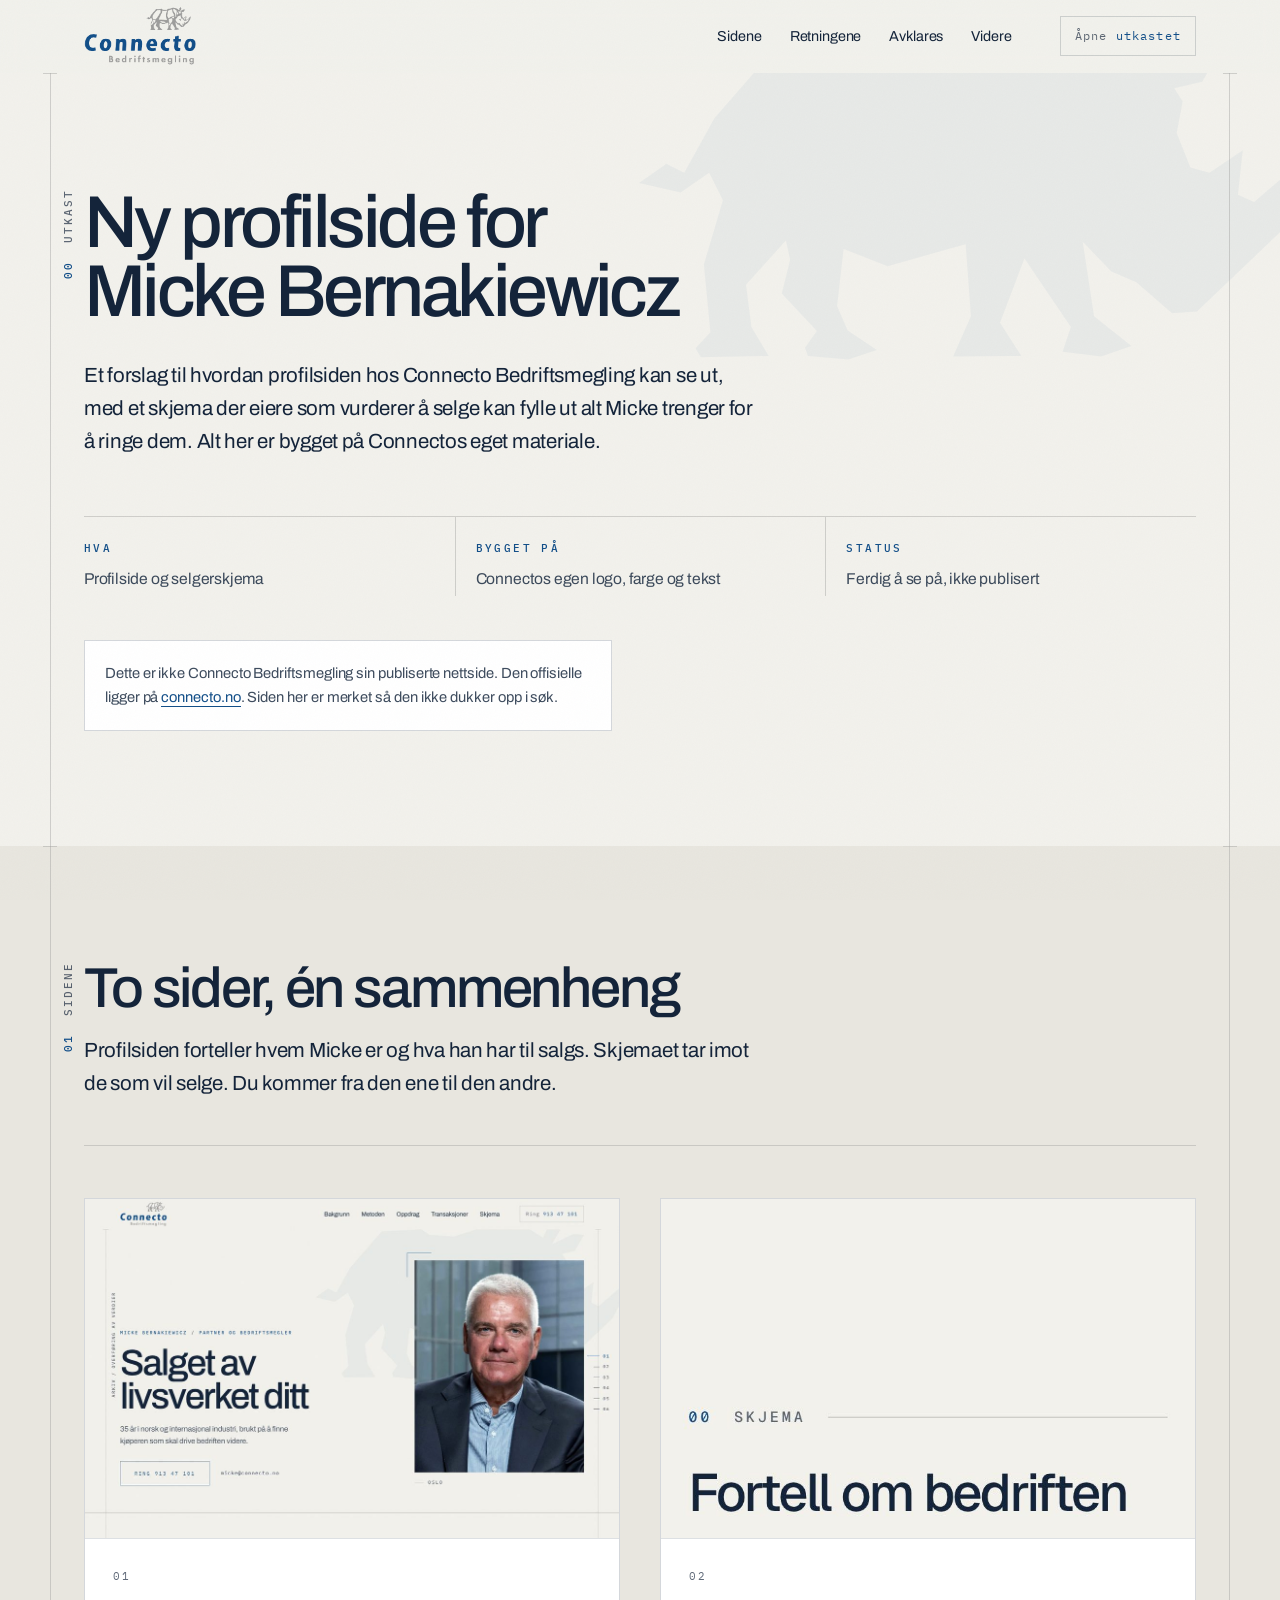
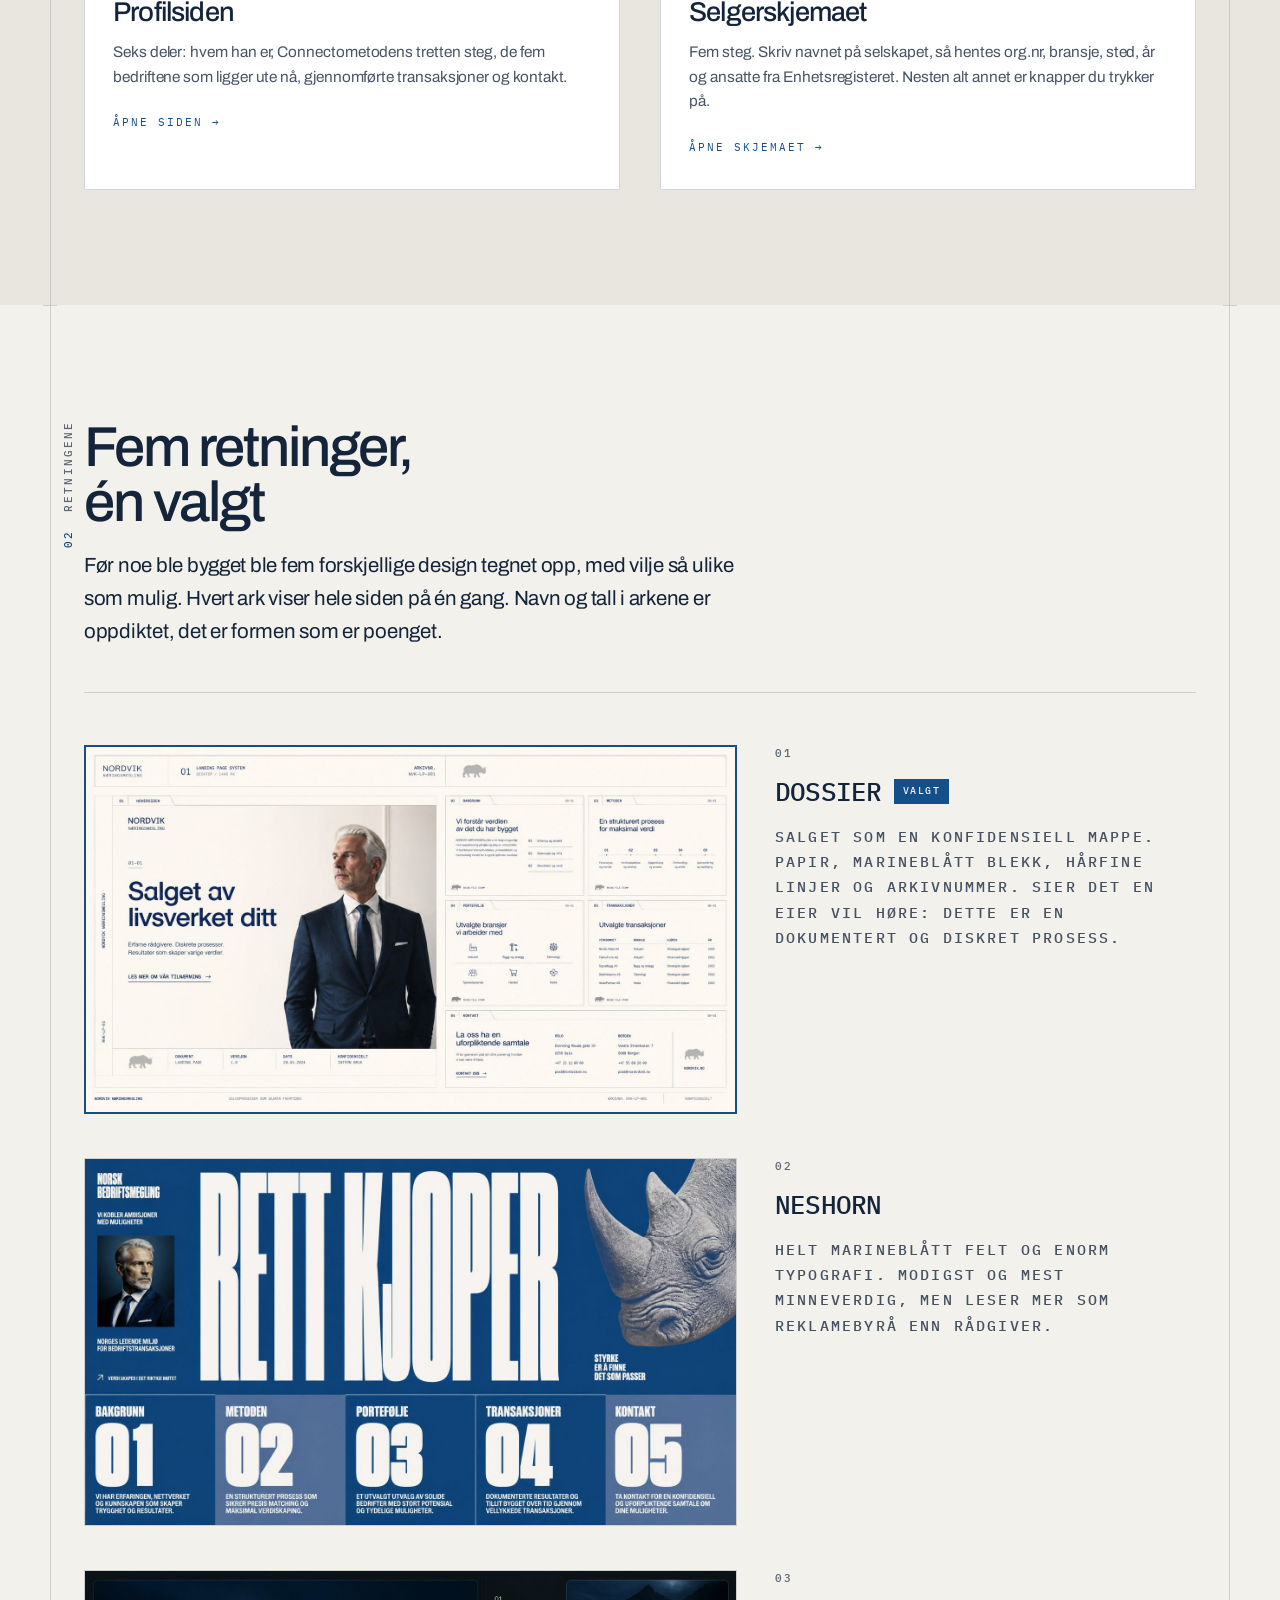
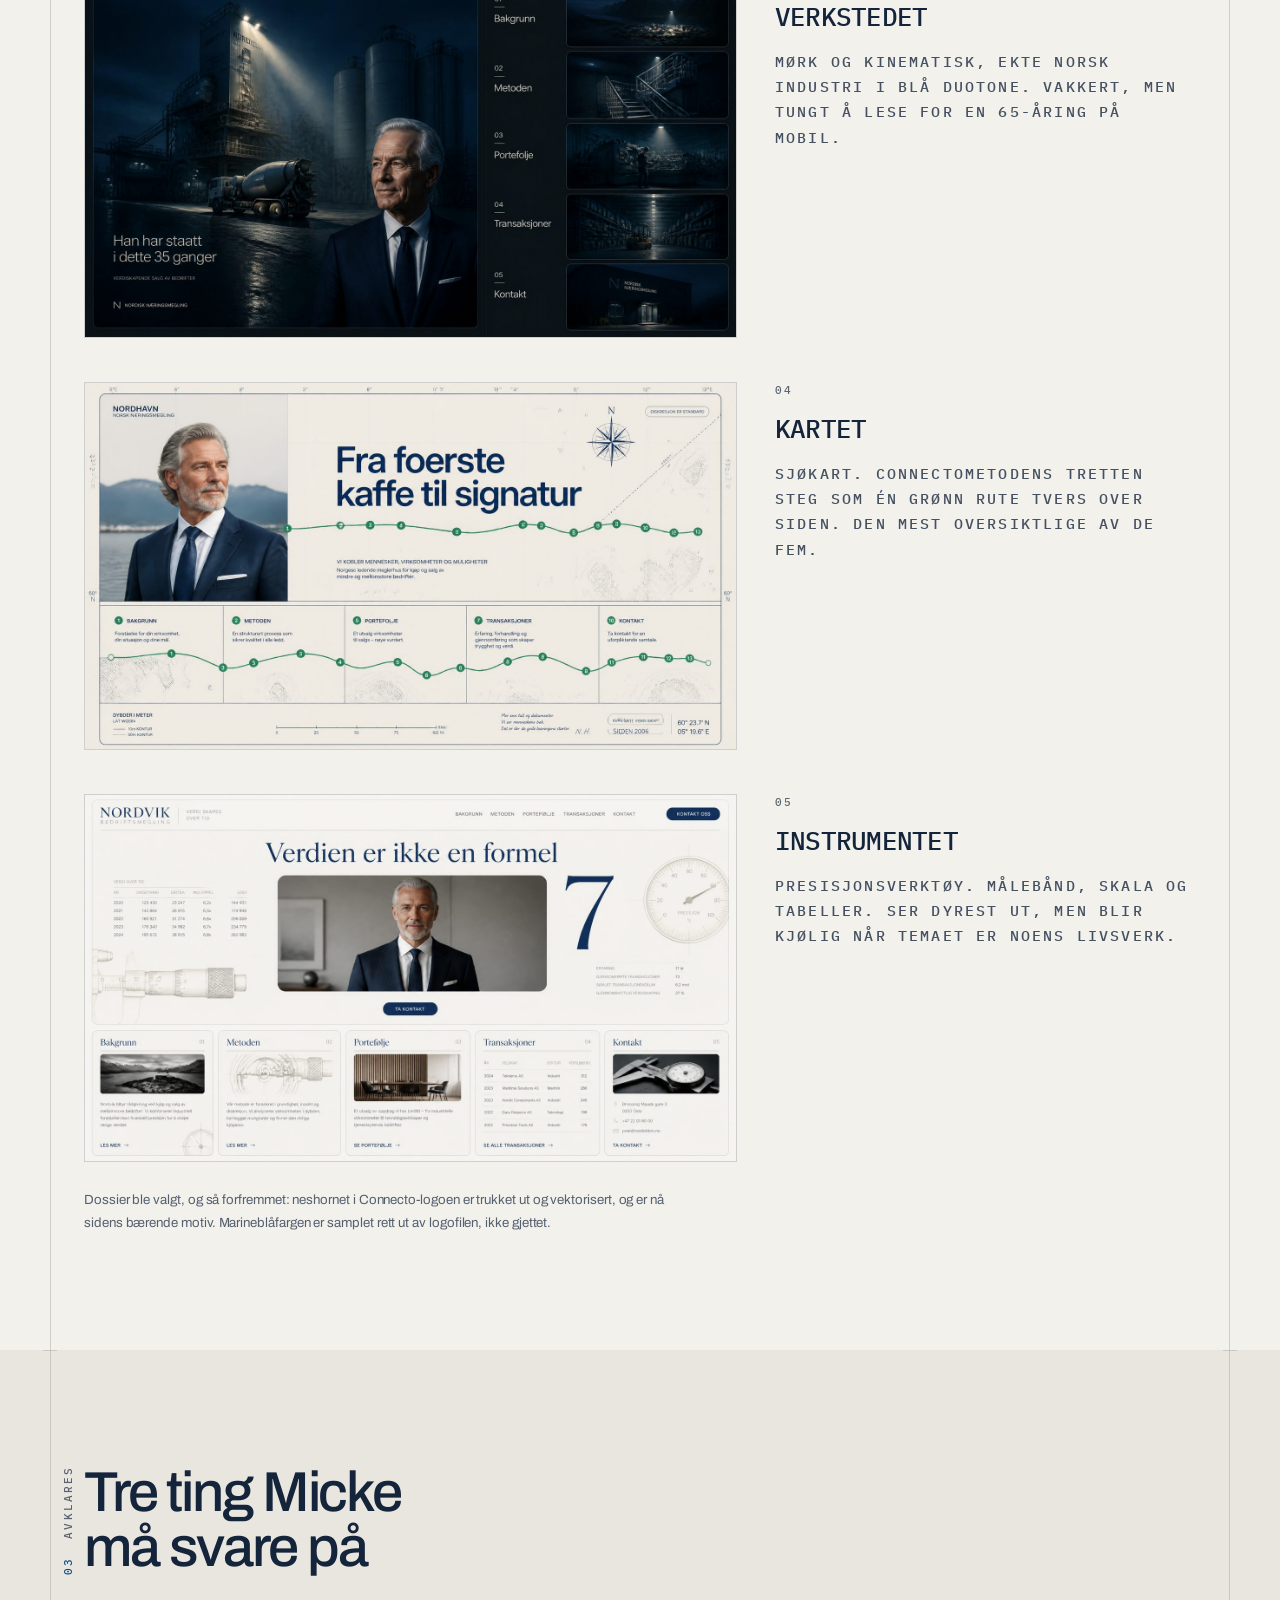
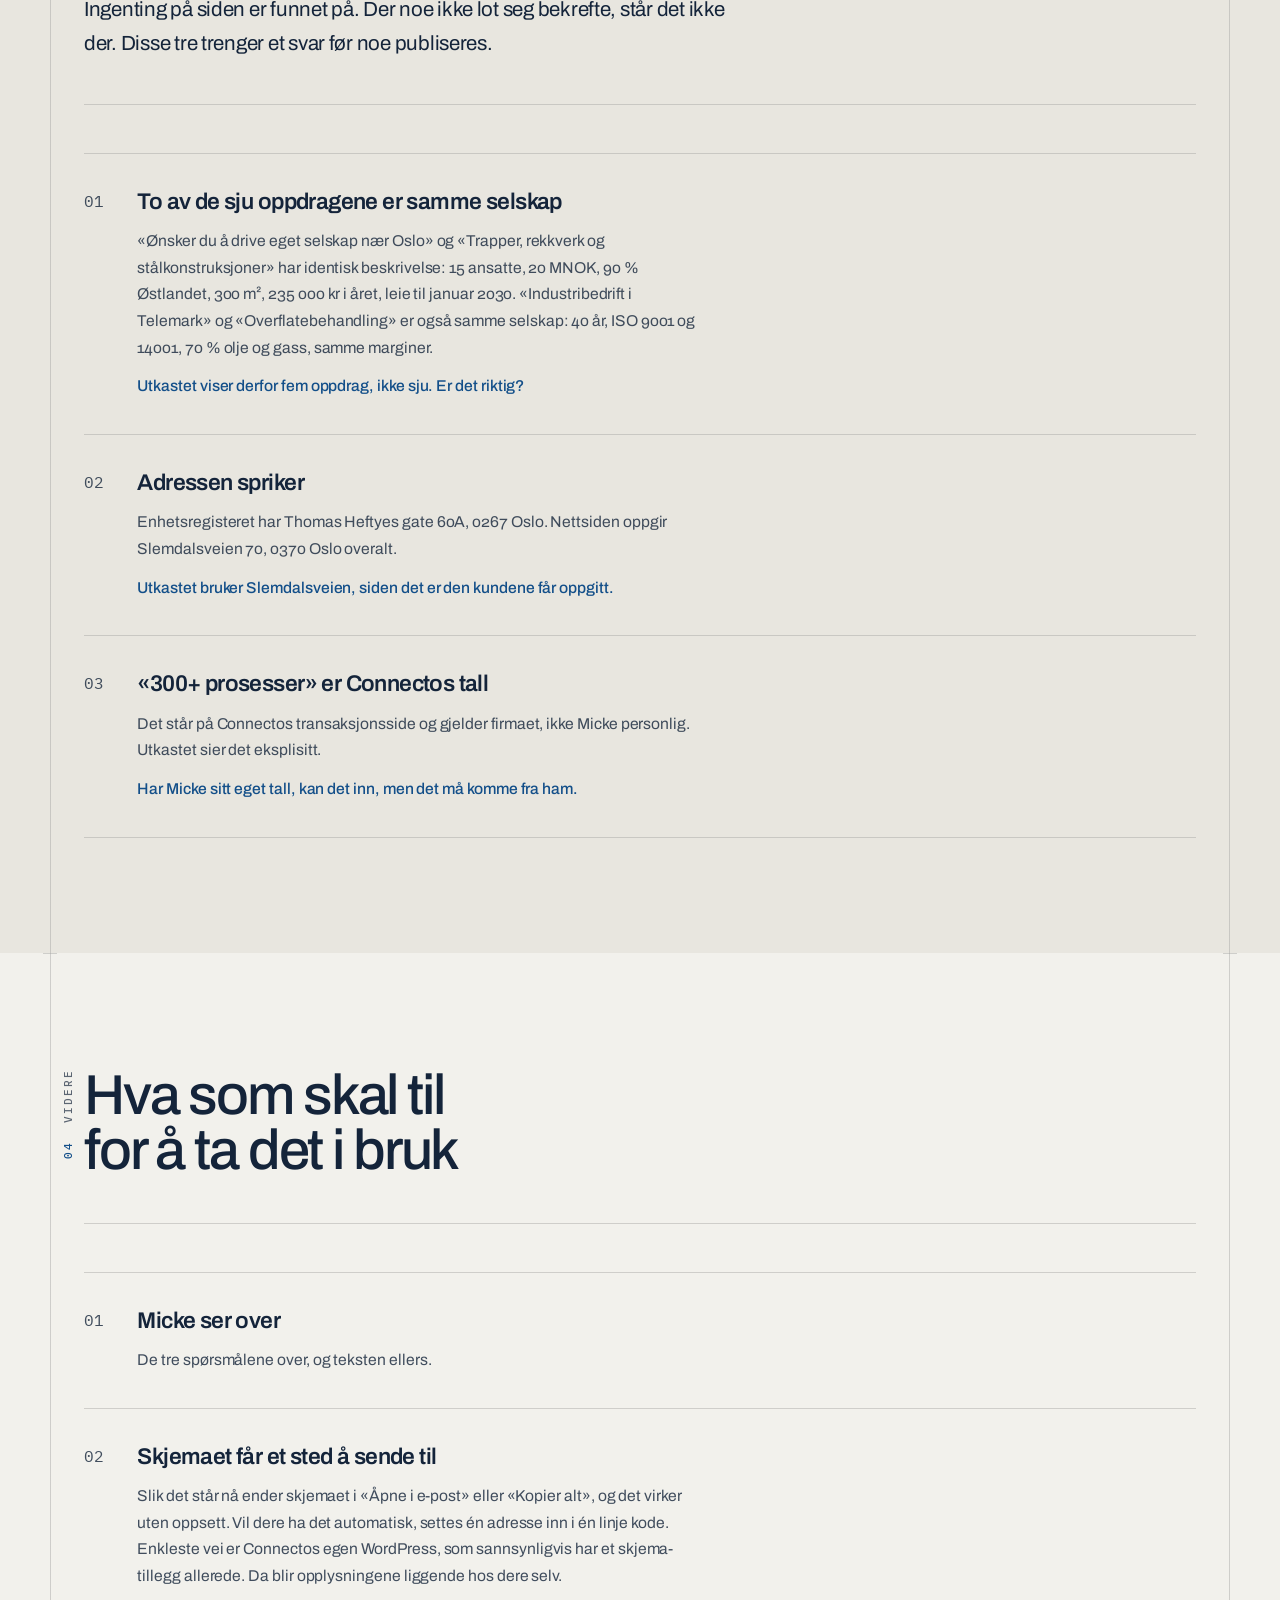
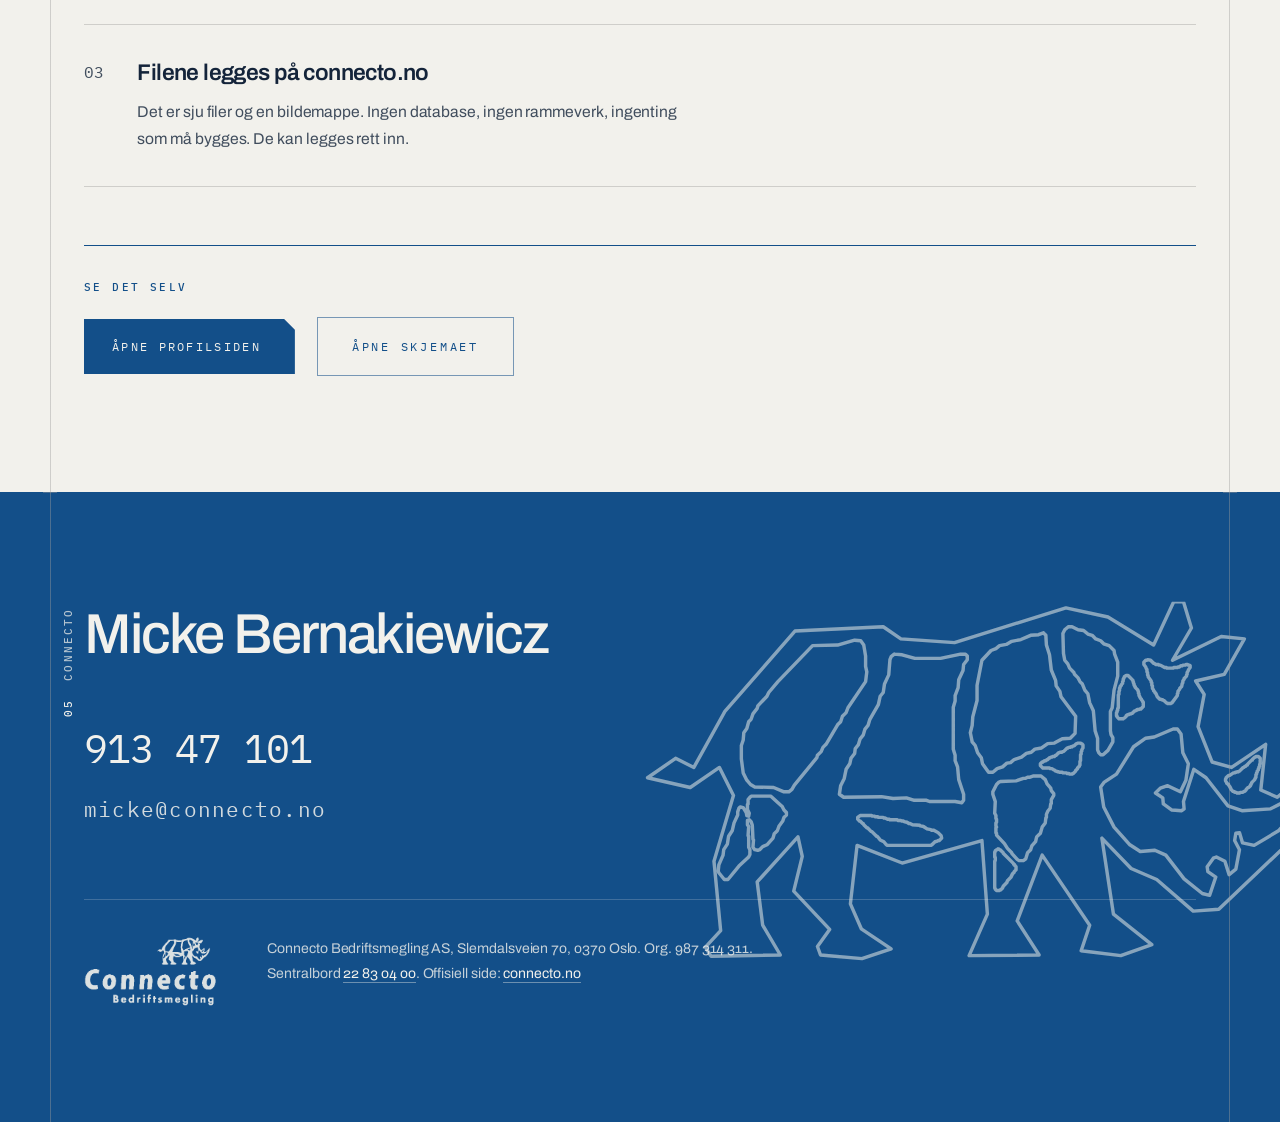
==== oversikt.html @ 5fd976ed "Oversiktsside: samler begge sidene, de fem retningene og det som gjenstaar" ====
<!doctype html>
<html lang="no">
<head>
<meta charset="utf-8">
<meta name="viewport" content="width=device-width, initial-scale=1">
<title>Ny profilside for Micke Bernakiewicz | Utkast</title>
<meta name="description" content="Samlet oversikt over utkastet til ny profilside og selgerskjema for bedriftsmegler Micke Bernakiewicz i Connecto Bedriftsmegling.">
<meta name="robots" content="noindex, nofollow">
<link rel="icon" href="assets/favicon.svg" type="image/svg+xml">
<link rel="icon" href="assets/favicon-32.png" sizes="32x32" type="image/png">
<link rel="apple-touch-icon" href="assets/apple-touch-icon.png" sizes="180x180">
<meta name="theme-color" content="#F2F1EC">
<link rel="preconnect" href="https://fonts.googleapis.com">
<link rel="preconnect" href="https://fonts.gstatic.com" crossorigin>
<link href="https://fonts.googleapis.com/css2?family=Archivo:wght@400;500;600;700&family=IBM+Plex+Mono:wght@400;500&display=swap" rel="stylesheet">
<link rel="stylesheet" href="styles.css">
<link rel="stylesheet" href="oversikt.css">
</head>
<body class="ov-side">

<a class="skip" href="#innhold">Hopp til innhold</a>

<header class="nav" id="nav">
  <div class="nav__in">
    <span class="nav__logo">
      <img src="assets/logo.png" alt="Connecto Bedriftsmegling" width="180" height="97">
    </span>
    <nav class="nav__links" aria-label="Seksjoner">
      <a href="#sidene">Sidene</a>
      <a href="#retninger">Retningene</a>
      <a href="#avklares">Avklares</a>
      <a href="#videre">Videre</a>
    </nav>
    <a class="nav__tel" href="index.html"><span class="nav__tel-lbl">&Aring;pne</span> utkastet</a>
  </div>
</header>

<main id="innhold">

<!-- topp ----------------------------------------------------------------- -->
<section class="sec ov-topp" data-sec="00">
  <div class="ov-wm" aria-hidden="true"><svg viewBox="0 0 156 78" xmlns="http://www.w3.org/2000/svg" fill="currentColor" fill-rule="evenodd" aria-hidden="true" focusable="false"><path d="M147.00,29.38 134.50,40.12 131.12,38.62 132.12,29.25 125.12,34.00 121.12,32.88 118.25,25.62 119.50,19.00 117.75,16.25 123.62,14.88 127.75,7.62 123.00,7.12 113.00,12.00 116.88,5.38 115.25,0.00 113.25,0.00 109.12,8.88 99.75,3.12 91.12,1.25 68.25,8.38 57.25,7.62 53.62,5.12 35.50,6.00 21.12,22.50 14.75,34.00 11.00,32.12 5.25,36.12 14.00,38.12 20.00,34.00 22.88,39.75 18.88,53.25 20.25,67.50 17.12,70.88 18.25,72.75 32.50,72.50 28.88,66.38 27.75,57.50 36.12,48.25 37.00,52.25 35.25,59.38 42.62,67.25 40.12,70.75 40.75,72.50 49.25,73.25 55.25,71.25 49.12,67.12 46.88,62.00 48.25,50.00 57.50,53.62 73.88,49.00 75.00,64.12 71.25,72.62 85.62,72.50 81.12,65.50 86.25,52.00 96.00,66.38 94.25,71.62 102.38,72.62 108.75,70.38 100.88,64.12 98.50,48.50 104.50,54.75 109.75,57.00 117.25,63.50 122.50,63.12 140.75,45.75 145.62,36.62Z"/><path d="M113.12,26.12 114.00,26.12 114.75,27.12 115.12,31.00 116.25,33.25 115.75,36.62 114.62,39.00 112.00,37.75 110.50,38.25 109.50,39.25 111.00,40.25 111.12,41.50 112.88,42.75 114.88,42.88 115.38,42.50 115.25,41.00 117.38,34.38 119.88,36.12 124.38,41.88 127.25,42.88 133.12,42.50 137.00,40.50 141.25,36.75 142.00,36.75 142.00,37.62 138.88,42.38 134.75,47.00 129.75,50.00 127.38,49.50 126.75,47.38 126.00,47.50 125.75,49.00 126.75,50.88 126.00,54.88 124.62,56.00 123.75,53.25 122.00,52.38 121.38,52.62 120.12,54.38 120.25,55.38 121.88,56.50 120.62,60.25 119.12,59.88 115.38,56.88 111.62,52.00 109.38,51.00 106.38,51.25 104.25,49.88 101.00,46.25 98.88,42.12 98.25,38.00 99.00,37.00 101.50,35.38 105.00,29.75 107.50,28.00 109.25,27.75Z"/><path d="M55.88,10.75 57.50,10.88 60.12,11.62 65.38,11.62 69.50,10.75 70.50,10.75 70.88,11.12 70.88,11.88 70.12,12.88 70.00,14.12 69.12,16.00 69.00,17.62 68.38,19.25 68.38,20.38 68.00,21.62 68.00,30.25 68.38,31.50 68.38,32.62 68.88,33.88 69.12,36.50 70.12,39.50 70.12,40.75 69.75,41.25 68.38,41.00 63.12,41.00 62.50,40.75 60.00,40.75 58.38,40.25 55.62,40.38 53.25,40.00 45.50,40.12 44.62,39.50 44.88,37.75 45.62,36.25 46.00,34.38 46.75,33.25 47.00,32.12 47.75,31.12 47.88,30.12 48.50,29.38 48.88,28.12 49.50,27.38 49.88,26.12 50.50,25.38 50.88,24.12 52.62,21.12 53.00,19.38 53.62,18.62 53.88,16.88 54.75,15.00 55.00,11.88 55.25,11.25Z"/><path d="M49.00,8.00 49.62,8.88 50.00,11.12 50.00,13.25 50.25,14.38 50.00,16.38 46.38,21.75 46.00,22.75 45.25,23.50 44.88,24.62 44.25,25.25 41.88,29.25 41.25,29.88 40.88,30.75 40.12,31.50 40.00,32.00 35.38,37.62 34.88,38.50 34.25,39.00 33.25,39.00 31.12,38.12 27.25,38.00 26.38,37.50 25.62,36.62 24.88,35.12 24.50,32.25 24.50,29.50 24.88,28.38 25.00,26.88 25.62,26.00 26.00,24.62 26.50,24.12 26.88,23.00 27.75,21.88 27.88,21.38 29.75,19.38 30.12,18.62 32.00,16.38 39.12,9.00 44.25,8.88 47.75,7.88Z"/><path d="M86.50,6.38 87.00,6.88 87.12,8.88 87.75,10.88 88.12,14.00 89.00,16.12 89.12,17.25 89.88,18.38 90.12,19.50 93.12,23.50 93.00,27.00 92.00,28.00 90.38,28.12 88.75,29.00 87.38,29.12 86.12,30.00 84.75,30.25 84.00,30.88 83.00,31.12 82.00,31.88 80.50,32.38 79.75,33.00 79.00,33.12 78.12,33.88 77.00,34.25 76.12,35.00 75.25,35.00 74.00,33.25 73.75,32.00 73.00,31.00 72.50,29.50 71.88,28.75 71.50,26.88 71.88,25.38 72.00,23.62 72.88,20.25 72.88,17.12 73.88,12.00 75.75,10.00 76.75,9.62 77.50,9.00 78.88,8.75 80.00,8.12 81.88,7.75 83.88,6.88 85.50,6.75Z"/><path d="M91.62,5.12 92.38,5.12 93.62,5.75 94.75,5.88 95.62,6.62 96.50,6.88 97.25,7.62 98.25,8.00 98.88,8.62 100.00,9.00 101.00,10.00 101.12,10.75 101.75,12.38 101.75,15.25 101.00,18.12 100.62,21.75 100.25,22.50 100.25,26.50 100.38,27.25 100.75,27.88 100.75,28.75 99.75,30.50 98.75,31.38 98.25,31.38 97.88,31.00 97.62,30.38 97.62,28.00 97.12,26.50 96.75,22.38 96.00,20.75 95.62,18.88 95.00,18.12 94.50,16.88 94.00,16.38 93.62,15.62 92.88,14.88 92.75,14.50 91.88,13.62 91.50,12.75 90.88,12.00 90.62,10.62 90.50,6.50 90.88,5.75Z"/><path d="M86.00,35.75 86.88,36.50 87.25,37.38 88.00,38.25 88.12,38.75 88.62,39.38 88.62,39.75 88.12,40.62 88.12,41.38 88.00,41.50 87.88,42.38 87.38,43.00 87.12,43.62 87.12,44.25 87.00,44.38 86.88,45.38 86.25,46.25 85.88,47.50 85.12,48.25 84.88,49.25 84.12,50.12 83.88,50.88 83.25,51.50 82.88,52.75 82.38,53.12 81.50,53.12 81.12,52.88 80.00,51.62 80.00,51.50 79.12,50.62 78.50,49.62 76.88,47.88 76.88,47.50 76.75,47.38 76.75,46.38 76.88,46.25 76.75,46.00 76.75,45.38 76.88,45.25 76.88,44.62 76.75,44.50 76.75,43.88 76.50,43.38 76.62,41.00 76.12,39.50 76.12,39.00 76.88,37.50 77.38,37.00 77.75,36.88 80.88,36.75 82.38,36.25 82.75,36.25 83.25,36.00 83.75,36.00 84.50,35.75Z"/><path d="M32.88,42.00 33.25,42.75 33.75,43.25 33.75,43.75 33.25,44.25 33.00,45.00 32.25,46.00 31.88,47.00 31.25,47.62 31.00,48.50 29.75,49.88 28.88,50.25 28.25,50.88 27.88,51.00 27.25,50.88 26.88,50.38 27.00,48.88 26.88,48.75 26.75,45.88 26.50,45.12 26.12,44.75 25.75,44.88 25.75,45.75 26.00,46.12 25.88,48.00 26.00,48.12 26.00,50.38 26.25,50.88 26.25,51.88 26.00,52.38 24.00,54.25 21.75,57.00 21.00,57.00 19.88,55.62 19.75,55.25 19.88,54.00 20.75,52.00 20.88,50.88 21.62,49.75 21.88,48.12 22.62,47.00 23.00,45.38 23.75,43.75 23.75,43.12 24.00,42.38 24.25,42.12 24.88,42.25 25.50,43.25 25.62,43.88 26.00,44.00 26.12,43.38 25.75,42.62 25.75,41.62 25.88,41.50 25.88,40.62 26.38,40.00 26.62,39.88 30.50,39.88Z"/><path d="M48.38,44.25 48.88,43.88 51.25,43.88 51.38,44.00 51.88,44.00 52.00,44.12 52.50,44.12 52.62,44.25 53.62,44.25 53.75,44.38 54.00,44.38 54.50,44.62 54.88,44.62 55.00,44.75 56.50,44.75 56.62,44.88 57.25,44.88 57.38,45.00 57.75,45.00 57.88,45.12 58.50,45.25 58.88,45.50 59.12,45.50 59.62,45.75 61.12,45.88 61.25,46.00 61.88,46.12 62.62,46.62 63.38,46.75 63.50,46.88 64.00,46.88 64.88,47.38 65.50,48.00 65.62,48.50 65.12,49.00 64.88,49.00 64.75,49.12 64.25,49.25 63.62,49.88 63.38,50.00 54.50,50.00 54.25,49.88 53.75,49.25 53.00,48.88 52.38,48.12 52.25,48.12 51.25,47.12 51.12,47.12 50.38,46.38 50.25,46.38 49.62,45.75 49.50,45.50 49.38,45.50 48.88,45.00 48.75,45.00 48.38,44.62Z"/><path d="M107.50,12.00 107.75,12.00 107.88,11.88 108.50,12.00 109.12,12.62 109.25,12.62 109.62,12.88 110.12,12.88 110.25,13.00 110.50,13.00 111.38,13.50 111.75,13.50 111.88,13.62 113.12,13.62 113.25,13.50 114.00,13.50 114.12,13.38 114.38,13.38 114.75,13.12 115.00,13.12 115.12,13.00 115.62,13.00 115.75,12.88 116.12,12.88 116.25,13.00 116.50,13.00 116.62,13.12 116.62,13.50 116.25,14.00 116.25,14.12 116.00,14.50 116.00,14.88 115.88,15.00 115.88,15.25 115.38,15.75 115.38,15.88 115.12,16.25 115.12,16.62 115.00,16.75 114.88,17.38 114.50,17.75 114.50,17.88 114.12,18.38 114.12,18.75 114.00,18.88 114.00,19.25 112.88,20.75 112.75,20.75 112.62,20.88 112.00,20.88 111.88,20.75 111.75,20.75 111.25,20.25 111.12,20.25 111.00,20.12 110.75,20.12 110.62,20.00 110.38,20.00 109.88,19.50 109.62,18.88 109.38,18.62 109.38,18.50 109.12,18.25 109.12,18.12 108.88,17.75 108.88,17.25 108.75,17.12 108.75,16.62 108.62,16.50 108.62,16.25 108.00,15.38 108.00,15.12 107.88,15.00 107.88,14.50 107.75,14.38 107.75,13.88 107.62,13.75 107.50,13.38 107.12,12.88 107.12,12.38Z"/><path d="M94.62,29.38 94.62,30.00 94.38,30.38 94.38,30.62 94.25,30.75 94.25,31.25 94.12,31.38 94.12,32.62 94.00,32.75 94.00,33.50 93.88,33.62 93.88,33.75 93.50,34.12 93.50,34.25 93.12,34.62 93.12,34.75 92.62,35.25 92.50,35.25 92.38,35.38 91.88,35.38 91.75,35.25 91.38,35.25 91.25,35.12 90.50,35.12 90.38,35.00 89.75,35.00 89.62,34.88 89.38,34.88 89.25,34.75 89.00,34.75 88.75,34.50 88.62,34.50 88.25,34.25 87.88,34.25 87.75,34.12 86.38,34.12 85.88,33.62 85.88,33.25 86.25,32.88 86.38,32.88 86.75,32.62 87.00,32.62 87.25,32.38 87.38,32.38 87.75,32.00 87.88,32.00 88.00,31.88 88.25,31.88 88.38,31.75 88.75,31.75 89.00,31.50 89.12,31.50 89.62,31.00 89.75,31.00 89.88,30.88 90.25,30.88 90.38,30.75 90.62,30.75 91.38,30.00 91.50,30.00 91.62,29.88 92.00,29.88 92.12,29.75 92.38,29.75 92.50,29.62 92.88,29.50 93.25,29.12 93.38,29.12 93.50,29.00 94.12,29.00 94.25,29.12 94.38,29.12Z"/><path d="M103.88,15.12 104.88,16.12 104.88,16.38 105.00,16.50 105.00,16.75 105.12,16.88 105.12,17.12 105.25,17.25 105.25,17.38 105.38,17.50 105.38,17.62 105.88,18.12 105.88,18.25 106.00,18.38 106.00,18.75 106.12,18.88 106.12,19.25 106.25,19.38 106.25,19.50 106.38,19.62 106.38,19.75 106.62,20.00 106.62,20.12 106.88,20.38 106.88,20.50 107.00,20.62 107.00,21.50 106.50,22.00 106.25,22.00 106.12,22.12 105.75,22.12 105.62,22.25 105.50,22.25 105.38,22.38 105.25,22.38 104.75,22.88 104.62,22.88 104.50,23.00 104.25,23.00 104.12,23.12 103.88,23.12 103.75,23.25 103.62,23.25 103.50,23.38 103.50,23.50 103.12,23.88 103.00,23.88 102.88,24.00 102.00,24.00 101.62,23.62 101.62,23.50 101.50,23.38 101.50,22.75 101.62,22.62 101.62,22.38 101.75,22.25 101.75,21.88 101.88,21.75 101.88,19.12 102.00,19.00 102.00,18.38 102.12,18.25 102.12,17.75 102.25,17.62 102.25,17.38 102.50,17.12 102.50,17.00 102.75,16.75 102.75,16.38 102.88,16.25 102.88,15.88 103.00,15.75 103.00,15.62 103.12,15.50 103.12,15.38 103.50,15.12Z"/><path d="M130.62,31.75 131.00,32.12 131.00,33.25 130.88,33.38 130.88,33.75 130.75,33.88 130.75,34.12 130.62,34.25 130.62,34.50 130.38,34.75 130.38,35.00 130.25,35.12 130.25,35.38 130.12,35.50 130.12,36.00 130.00,36.12 130.00,36.25 129.88,36.38 129.88,36.50 129.25,37.12 129.25,37.25 129.12,37.38 129.12,37.50 129.00,37.62 129.00,37.75 128.62,38.12 128.50,38.12 128.12,38.50 128.12,38.62 127.88,38.88 127.75,38.88 127.38,39.12 126.88,39.12 126.75,39.25 126.25,39.25 126.12,39.12 125.88,39.12 125.75,39.00 125.62,39.00 125.50,38.88 125.38,38.88 125.00,38.50 125.00,38.38 124.88,38.25 124.88,38.12 124.75,38.00 124.75,37.88 124.50,37.62 124.50,37.50 124.12,37.25 124.12,37.12 123.88,36.75 123.88,36.38 124.00,36.25 124.00,36.12 124.50,35.62 124.75,35.62 125.50,35.12 125.75,35.12 125.88,35.00 126.12,35.00 126.25,34.88 126.50,34.88 126.62,34.75 126.75,34.75 127.50,34.00 127.62,34.00 127.88,33.75 128.00,33.75 128.25,33.50 128.38,33.50 128.38,33.38 129.25,32.50 129.38,32.50 129.38,32.38 129.88,31.88 130.00,31.88 130.12,31.75Z"/><path d="M77.12,50.75 77.38,50.75 77.50,50.88 77.62,50.88 78.25,51.50 78.25,51.62 80.38,53.75 80.38,53.88 80.50,53.88 80.62,54.00 80.62,54.12 80.88,54.38 80.88,55.00 80.50,55.38 80.50,55.50 80.12,55.88 80.12,56.00 80.00,56.12 80.00,56.25 79.88,56.38 79.88,56.50 79.12,57.25 79.12,57.38 79.00,57.50 79.00,57.62 78.25,58.38 78.25,58.50 78.12,58.62 78.12,58.75 77.75,59.12 77.62,59.12 77.50,59.25 76.88,59.25 76.62,59.00 76.62,58.88 76.50,58.75 76.50,53.25 76.62,53.12 76.62,52.50 76.50,52.38 76.50,51.38 76.62,51.25 76.62,51.12 76.88,50.88 77.00,50.88Z"/></svg></div>
  <div class="wrap">
    <p class="secno">00<span>Utkast</span></p>
    <h1>Ny profilside for<br>Micke Bernakiewicz</h1>
    <p class="lead">Et forslag til hvordan profilsiden hos Connecto Bedriftsmegling kan se ut,
      med et skjema der eiere som vurderer &aring; selge kan fylle ut alt Micke trenger for &aring; ringe dem.
      Alt her er bygget p&aring; Connectos eget materiale.</p>

    <div class="ov-fakta">
      <div><p class="ov-fakta__k">Hva</p><p>Profilside og selgerskjema</p></div>
      <div><p class="ov-fakta__k">Bygget p&aring;</p><p>Connectos egen logo, farge og tekst</p></div>
      <div><p class="ov-fakta__k">Status</p><p>Ferdig &aring; se p&aring;, ikke publisert</p></div>
    </div>

    <p class="ov-merk">Dette er ikke Connecto Bedriftsmegling sin publiserte nettside.
      Den offisielle ligger p&aring; <a href="https://connecto.no/">connecto.no</a>.
      Siden her er merket s&aring; den ikke dukker opp i s&oslash;k.</p>
  </div>
</section>

<!-- de to sidene --------------------------------------------------------- -->
<section class="sec ov-sider band" id="sidene" data-sec="01">
  <div class="wrap">
    <p class="secno">01<span>Sidene</span></p>
    <h2>To sider, &eacute;n sammenheng</h2>
    <p class="lead lead--tight">Profilsiden forteller hvem Micke er og hva han har til salgs.
      Skjemaet tar imot de som vil selge. Du kommer fra den ene til den andre.</p>
    <hr class="rule">

    <div class="ov-kort">
      <a class="ov-kort__en" href="index.html">
        <span class="ov-kort__bilde"><img src="materiale/side-profil.jpg" alt="Profilsiden, &oslash;verste del" loading="lazy" width="1100" height="1265"></span>
        <span class="ov-kort__tekst">
          <span class="ov-kort__n">01</span>
          <span class="ov-kort__h">Profilsiden</span>
          <span class="ov-kort__d">Seks deler: hvem han er, Connectometodens tretten steg,
            de fem bedriftene som ligger ute n&aring;, gjennomf&oslash;rte transaksjoner og kontakt.</span>
          <span class="ov-kort__a" aria-hidden="true">&Aring;pne siden &rarr;</span>
        </span>
      </a>

      <a class="ov-kort__en" href="skjema.html">
        <span class="ov-kort__bilde"><img src="materiale/side-skjema.jpg" alt="Skjemaet p&aring; mobil" loading="lazy" width="1100" height="1265"></span>
        <span class="ov-kort__tekst">
          <span class="ov-kort__n">02</span>
          <span class="ov-kort__h">Selgerskjemaet</span>
          <span class="ov-kort__d">Fem steg. Skriv navnet p&aring; selskapet, s&aring; hentes org.nr, bransje,
            sted, &aring;r og ansatte fra Enhetsregisteret. Nesten alt annet er knapper du trykker p&aring;.</span>
          <span class="ov-kort__a" aria-hidden="true">&Aring;pne skjemaet &rarr;</span>
        </span>
      </a>
    </div>
  </div>
</section>

<!-- retningene ----------------------------------------------------------- -->
<section class="sec ov-retninger" id="retninger" data-sec="02">
  <div class="wrap">
    <p class="secno">02<span>Retningene</span></p>
    <h2>Fem retninger,<br>&eacute;n valgt</h2>
    <p class="lead lead--tight">F&oslash;r noe ble bygget ble fem forskjellige design tegnet opp, med vilje
      s&aring; ulike som mulig. Hvert ark viser hele siden p&aring; &eacute;n gang. Navn og tall i arkene er
      oppdiktet, det er formen som er poenget.</p>
    <hr class="rule">

    <ol class="ov-retn">
      <li class="ov-retn__en er-valgt">
        <figure>
          <img src="materiale/retning-dossier.jpg" alt="Retning 1, Dossier" loading="lazy" width="1500" height="844">
          <figcaption>
            <span class="ov-retn__n">01</span>
            <span class="ov-retn__h">Dossier <b>valgt</b></span>
            <span class="ov-retn__d">Salget som en konfidensiell mappe. Papir, marinebl&aring;tt blekk,
              h&aring;rfine linjer og arkivnummer. Sier det en eier vil h&oslash;re: dette er en dokumentert
              og diskret prosess.</span>
          </figcaption>
        </figure>
      </li>
      <li class="ov-retn__en">
        <figure>
          <img src="materiale/retning-neshorn.jpg" alt="Retning 2, Neshorn" loading="lazy" width="1500" height="844">
          <figcaption>
            <span class="ov-retn__n">02</span>
            <span class="ov-retn__h">Neshorn</span>
            <span class="ov-retn__d">Helt marinebl&aring;tt felt og enorm typografi. Modigst og mest
              minneverdig, men leser mer som reklamebyr&aring; enn r&aring;dgiver.</span>
          </figcaption>
        </figure>
      </li>
      <li class="ov-retn__en">
        <figure>
          <img src="materiale/retning-verkstedet.jpg" alt="Retning 3, Verkstedet" loading="lazy" width="1500" height="844">
          <figcaption>
            <span class="ov-retn__n">03</span>
            <span class="ov-retn__h">Verkstedet</span>
            <span class="ov-retn__d">M&oslash;rk og kinematisk, ekte norsk industri i bl&aring; duotone.
              Vakkert, men tungt &aring; lese for en 65-&aring;ring p&aring; mobil.</span>
          </figcaption>
        </figure>
      </li>
      <li class="ov-retn__en">
        <figure>
          <img src="materiale/retning-kartet.jpg" alt="Retning 4, Kartet" loading="lazy" width="1500" height="844">
          <figcaption>
            <span class="ov-retn__n">04</span>
            <span class="ov-retn__h">Kartet</span>
            <span class="ov-retn__d">Sj&oslash;kart. Connectometodens tretten steg som &eacute;n gr&oslash;nn rute
              tvers over siden. Den mest oversiktlige av de fem.</span>
          </figcaption>
        </figure>
      </li>
      <li class="ov-retn__en">
        <figure>
          <img src="materiale/retning-instrumentet.jpg" alt="Retning 5, Instrumentet" loading="lazy" width="1500" height="844">
          <figcaption>
            <span class="ov-retn__n">05</span>
            <span class="ov-retn__h">Instrumentet</span>
            <span class="ov-retn__d">Presisjonsverkt&oslash;y. M&aring;leb&aring;nd, skala og tabeller.
              Ser dyrest ut, men blir kj&oslash;lig n&aring;r temaet er noens livsverk.</span>
          </figcaption>
        </figure>
      </li>
    </ol>

    <p class="fine">Dossier ble valgt, og s&aring; forfremmet: neshornet i Connecto-logoen er trukket ut
      og vektorisert, og er n&aring; sidens b&aelig;rende motiv. Marinebl&aring;fargen er samplet rett ut av logofilen,
      ikke gjettet.</p>
  </div>
</section>

<!-- avklares ------------------------------------------------------------- -->
<section class="sec ov-avklar band" id="avklares" data-sec="03">
  <div class="wrap">
    <p class="secno">03<span>Avklares</span></p>
    <h2>Tre ting Micke<br>m&aring; svare p&aring;</h2>
    <p class="lead lead--tight">Ingenting p&aring; siden er funnet p&aring;. Der noe ikke lot seg bekrefte,
      st&aring;r det ikke der. Disse tre trenger et svar f&oslash;r noe publiseres.</p>
    <hr class="rule">

    <ol class="ov-sp">
      <li>
        <p class="ov-sp__n">01</p>
        <div>
          <h3>To av de sju oppdragene er samme selskap</h3>
          <p>&#171;&Oslash;nsker du &aring; drive eget selskap n&aelig;r Oslo&#187; og &#171;Trapper, rekkverk og st&aring;lkonstruksjoner&#187;
            har identisk beskrivelse: 15 ansatte, 20 MNOK, 90 % &Oslash;stlandet, 300 m&sup2;, 235 000 kr i &aring;ret,
            leie til januar 2030. &#171;Industribedrift i Telemark&#187; og &#171;Overflatebehandling&#187; er ogs&aring;
            samme selskap: 40 &aring;r, ISO 9001 og 14001, 70 % olje og gass, samme marginer.</p>
          <p class="ov-sp__svar">Utkastet viser derfor fem oppdrag, ikke sju. Er det riktig?</p>
        </div>
      </li>
      <li>
        <p class="ov-sp__n">02</p>
        <div>
          <h3>Adressen spriker</h3>
          <p>Enhetsregisteret har Thomas Heftyes gate 60A, 0267 Oslo. Nettsiden oppgir
            Slemdalsveien 70, 0370 Oslo overalt.</p>
          <p class="ov-sp__svar">Utkastet bruker Slemdalsveien, siden det er den kundene f&aring;r oppgitt.</p>
        </div>
      </li>
      <li>
        <p class="ov-sp__n">03</p>
        <div>
          <h3>&#171;300+ prosesser&#187; er Connectos tall</h3>
          <p>Det st&aring;r p&aring; Connectos transaksjonsside og gjelder firmaet, ikke Micke personlig.
            Utkastet sier det eksplisitt.</p>
          <p class="ov-sp__svar">Har Micke sitt eget tall, kan det inn, men det m&aring; komme fra ham.</p>
        </div>
      </li>
    </ol>
  </div>
</section>

<!-- videre --------------------------------------------------------------- -->
<section class="sec ov-videre" id="videre" data-sec="04">
  <div class="wrap">
    <p class="secno">04<span>Videre</span></p>
    <h2>Hva som skal til<br>for &aring; ta det i bruk</h2>
    <hr class="rule">

    <ol class="ov-steg">
      <li>
        <p class="ov-steg__n">01</p>
        <div>
          <h3>Micke ser over</h3>
          <p>De tre sp&oslash;rsm&aring;lene over, og teksten ellers.</p>
        </div>
      </li>
      <li>
        <p class="ov-steg__n">02</p>
        <div>
          <h3>Skjemaet f&aring;r et sted &aring; sende til</h3>
          <p>Slik det st&aring;r n&aring; ender skjemaet i &#171;&Aring;pne i e-post&#187; eller &#171;Kopier alt&#187;, og det virker
            uten oppsett. Vil dere ha det automatisk, settes &eacute;n adresse inn i &eacute;n linje kode.
            Enkleste vei er Connectos egen WordPress, som sannsynligvis har et skjema-tillegg
            allerede. Da blir opplysningene liggende hos dere selv.</p>
        </div>
      </li>
      <li>
        <p class="ov-steg__n">03</p>
        <div>
          <h3>Filene legges p&aring; connecto.no</h3>
          <p>Det er sju filer og en bildemappe. Ingen database, ingen rammeverk, ingenting
            som m&aring; bygges. De kan legges rett inn.</p>
        </div>
      </li>
    </ol>

    <div class="ov-avslutt">
      <p class="ov-avslutt__k">Se det selv</p>
      <div class="ov-avslutt__lenker">
        <a class="tab tab--stor" href="index.html"><span class="tab__l">&Aring;pne profilsiden</span></a>
        <a class="stamp" href="skjema.html">
          <span class="stamp__l">&Aring;pne skjemaet</span>
          <span class="stamp__b" aria-hidden="true"></span>
        </a>
      </div>
    </div>
  </div>
</section>

<footer class="sec ov-foot" data-sec="05">
  <div class="ov-foot__rhino" aria-hidden="true"><svg viewBox="0 0 156 78" xmlns="http://www.w3.org/2000/svg" fill="none" stroke-width="0.7" stroke-linejoin="round" stroke-linecap="round" aria-hidden="true" focusable="false"><path class="rh-ghost" d="M147.00,29.38 134.50,40.12 131.12,38.62 132.12,29.25 125.12,34.00 121.12,32.88 118.25,25.62 119.50,19.00 117.75,16.25 123.62,14.88 127.75,7.62 123.00,7.12 113.00,12.00 116.88,5.38 115.25,0.00 113.25,0.00 109.12,8.88 99.75,3.12 91.12,1.25 68.25,8.38 57.25,7.62 53.62,5.12 35.50,6.00 21.12,22.50 14.75,34.00 11.00,32.12 5.25,36.12 14.00,38.12 20.00,34.00 22.88,39.75 18.88,53.25 20.25,67.50 17.12,70.88 18.25,72.75 32.50,72.50 28.88,66.38 27.75,57.50 36.12,48.25 37.00,52.25 35.25,59.38 42.62,67.25 40.12,70.75 40.75,72.50 49.25,73.25 55.25,71.25 49.12,67.12 46.88,62.00 48.25,50.00 57.50,53.62 73.88,49.00 75.00,64.12 71.25,72.62 85.62,72.50 81.12,65.50 86.25,52.00 96.00,66.38 94.25,71.62 102.38,72.62 108.75,70.38 100.88,64.12 98.50,48.50 104.50,54.75 109.75,57.00 117.25,63.50 122.50,63.12 140.75,45.75 145.62,36.62Z"/><path class="rh-ghost" d="M113.12,26.12 114.00,26.12 114.75,27.12 115.12,31.00 116.25,33.25 115.75,36.62 114.62,39.00 112.00,37.75 110.50,38.25 109.50,39.25 111.00,40.25 111.12,41.50 112.88,42.75 114.88,42.88 115.38,42.50 115.25,41.00 117.38,34.38 119.88,36.12 124.38,41.88 127.25,42.88 133.12,42.50 137.00,40.50 141.25,36.75 142.00,36.75 142.00,37.62 138.88,42.38 134.75,47.00 129.75,50.00 127.38,49.50 126.75,47.38 126.00,47.50 125.75,49.00 126.75,50.88 126.00,54.88 124.62,56.00 123.75,53.25 122.00,52.38 121.38,52.62 120.12,54.38 120.25,55.38 121.88,56.50 120.62,60.25 119.12,59.88 115.38,56.88 111.62,52.00 109.38,51.00 106.38,51.25 104.25,49.88 101.00,46.25 98.88,42.12 98.25,38.00 99.00,37.00 101.50,35.38 105.00,29.75 107.50,28.00 109.25,27.75Z"/><path class="rh-ghost" d="M55.88,10.75 57.50,10.88 60.12,11.62 65.38,11.62 69.50,10.75 70.50,10.75 70.88,11.12 70.88,11.88 70.12,12.88 70.00,14.12 69.12,16.00 69.00,17.62 68.38,19.25 68.38,20.38 68.00,21.62 68.00,30.25 68.38,31.50 68.38,32.62 68.88,33.88 69.12,36.50 70.12,39.50 70.12,40.75 69.75,41.25 68.38,41.00 63.12,41.00 62.50,40.75 60.00,40.75 58.38,40.25 55.62,40.38 53.25,40.00 45.50,40.12 44.62,39.50 44.88,37.75 45.62,36.25 46.00,34.38 46.75,33.25 47.00,32.12 47.75,31.12 47.88,30.12 48.50,29.38 48.88,28.12 49.50,27.38 49.88,26.12 50.50,25.38 50.88,24.12 52.62,21.12 53.00,19.38 53.62,18.62 53.88,16.88 54.75,15.00 55.00,11.88 55.25,11.25Z"/><path class="rh-ghost" d="M49.00,8.00 49.62,8.88 50.00,11.12 50.00,13.25 50.25,14.38 50.00,16.38 46.38,21.75 46.00,22.75 45.25,23.50 44.88,24.62 44.25,25.25 41.88,29.25 41.25,29.88 40.88,30.75 40.12,31.50 40.00,32.00 35.38,37.62 34.88,38.50 34.25,39.00 33.25,39.00 31.12,38.12 27.25,38.00 26.38,37.50 25.62,36.62 24.88,35.12 24.50,32.25 24.50,29.50 24.88,28.38 25.00,26.88 25.62,26.00 26.00,24.62 26.50,24.12 26.88,23.00 27.75,21.88 27.88,21.38 29.75,19.38 30.12,18.62 32.00,16.38 39.12,9.00 44.25,8.88 47.75,7.88Z"/><path class="rh-ghost" d="M86.50,6.38 87.00,6.88 87.12,8.88 87.75,10.88 88.12,14.00 89.00,16.12 89.12,17.25 89.88,18.38 90.12,19.50 93.12,23.50 93.00,27.00 92.00,28.00 90.38,28.12 88.75,29.00 87.38,29.12 86.12,30.00 84.75,30.25 84.00,30.88 83.00,31.12 82.00,31.88 80.50,32.38 79.75,33.00 79.00,33.12 78.12,33.88 77.00,34.25 76.12,35.00 75.25,35.00 74.00,33.25 73.75,32.00 73.00,31.00 72.50,29.50 71.88,28.75 71.50,26.88 71.88,25.38 72.00,23.62 72.88,20.25 72.88,17.12 73.88,12.00 75.75,10.00 76.75,9.62 77.50,9.00 78.88,8.75 80.00,8.12 81.88,7.75 83.88,6.88 85.50,6.75Z"/><path class="rh-ghost" d="M91.62,5.12 92.38,5.12 93.62,5.75 94.75,5.88 95.62,6.62 96.50,6.88 97.25,7.62 98.25,8.00 98.88,8.62 100.00,9.00 101.00,10.00 101.12,10.75 101.75,12.38 101.75,15.25 101.00,18.12 100.62,21.75 100.25,22.50 100.25,26.50 100.38,27.25 100.75,27.88 100.75,28.75 99.75,30.50 98.75,31.38 98.25,31.38 97.88,31.00 97.62,30.38 97.62,28.00 97.12,26.50 96.75,22.38 96.00,20.75 95.62,18.88 95.00,18.12 94.50,16.88 94.00,16.38 93.62,15.62 92.88,14.88 92.75,14.50 91.88,13.62 91.50,12.75 90.88,12.00 90.62,10.62 90.50,6.50 90.88,5.75Z"/><path class="rh-ghost" d="M86.00,35.75 86.88,36.50 87.25,37.38 88.00,38.25 88.12,38.75 88.62,39.38 88.62,39.75 88.12,40.62 88.12,41.38 88.00,41.50 87.88,42.38 87.38,43.00 87.12,43.62 87.12,44.25 87.00,44.38 86.88,45.38 86.25,46.25 85.88,47.50 85.12,48.25 84.88,49.25 84.12,50.12 83.88,50.88 83.25,51.50 82.88,52.75 82.38,53.12 81.50,53.12 81.12,52.88 80.00,51.62 80.00,51.50 79.12,50.62 78.50,49.62 76.88,47.88 76.88,47.50 76.75,47.38 76.75,46.38 76.88,46.25 76.75,46.00 76.75,45.38 76.88,45.25 76.88,44.62 76.75,44.50 76.75,43.88 76.50,43.38 76.62,41.00 76.12,39.50 76.12,39.00 76.88,37.50 77.38,37.00 77.75,36.88 80.88,36.75 82.38,36.25 82.75,36.25 83.25,36.00 83.75,36.00 84.50,35.75Z"/><path class="rh-ghost" d="M32.88,42.00 33.25,42.75 33.75,43.25 33.75,43.75 33.25,44.25 33.00,45.00 32.25,46.00 31.88,47.00 31.25,47.62 31.00,48.50 29.75,49.88 28.88,50.25 28.25,50.88 27.88,51.00 27.25,50.88 26.88,50.38 27.00,48.88 26.88,48.75 26.75,45.88 26.50,45.12 26.12,44.75 25.75,44.88 25.75,45.75 26.00,46.12 25.88,48.00 26.00,48.12 26.00,50.38 26.25,50.88 26.25,51.88 26.00,52.38 24.00,54.25 21.75,57.00 21.00,57.00 19.88,55.62 19.75,55.25 19.88,54.00 20.75,52.00 20.88,50.88 21.62,49.75 21.88,48.12 22.62,47.00 23.00,45.38 23.75,43.75 23.75,43.12 24.00,42.38 24.25,42.12 24.88,42.25 25.50,43.25 25.62,43.88 26.00,44.00 26.12,43.38 25.75,42.62 25.75,41.62 25.88,41.50 25.88,40.62 26.38,40.00 26.62,39.88 30.50,39.88Z"/><path class="rh-ghost" d="M48.38,44.25 48.88,43.88 51.25,43.88 51.38,44.00 51.88,44.00 52.00,44.12 52.50,44.12 52.62,44.25 53.62,44.25 53.75,44.38 54.00,44.38 54.50,44.62 54.88,44.62 55.00,44.75 56.50,44.75 56.62,44.88 57.25,44.88 57.38,45.00 57.75,45.00 57.88,45.12 58.50,45.25 58.88,45.50 59.12,45.50 59.62,45.75 61.12,45.88 61.25,46.00 61.88,46.12 62.62,46.62 63.38,46.75 63.50,46.88 64.00,46.88 64.88,47.38 65.50,48.00 65.62,48.50 65.12,49.00 64.88,49.00 64.75,49.12 64.25,49.25 63.62,49.88 63.38,50.00 54.50,50.00 54.25,49.88 53.75,49.25 53.00,48.88 52.38,48.12 52.25,48.12 51.25,47.12 51.12,47.12 50.38,46.38 50.25,46.38 49.62,45.75 49.50,45.50 49.38,45.50 48.88,45.00 48.75,45.00 48.38,44.62Z"/><path class="rh-ghost" d="M107.50,12.00 107.75,12.00 107.88,11.88 108.50,12.00 109.12,12.62 109.25,12.62 109.62,12.88 110.12,12.88 110.25,13.00 110.50,13.00 111.38,13.50 111.75,13.50 111.88,13.62 113.12,13.62 113.25,13.50 114.00,13.50 114.12,13.38 114.38,13.38 114.75,13.12 115.00,13.12 115.12,13.00 115.62,13.00 115.75,12.88 116.12,12.88 116.25,13.00 116.50,13.00 116.62,13.12 116.62,13.50 116.25,14.00 116.25,14.12 116.00,14.50 116.00,14.88 115.88,15.00 115.88,15.25 115.38,15.75 115.38,15.88 115.12,16.25 115.12,16.62 115.00,16.75 114.88,17.38 114.50,17.75 114.50,17.88 114.12,18.38 114.12,18.75 114.00,18.88 114.00,19.25 112.88,20.75 112.75,20.75 112.62,20.88 112.00,20.88 111.88,20.75 111.75,20.75 111.25,20.25 111.12,20.25 111.00,20.12 110.75,20.12 110.62,20.00 110.38,20.00 109.88,19.50 109.62,18.88 109.38,18.62 109.38,18.50 109.12,18.25 109.12,18.12 108.88,17.75 108.88,17.25 108.75,17.12 108.75,16.62 108.62,16.50 108.62,16.25 108.00,15.38 108.00,15.12 107.88,15.00 107.88,14.50 107.75,14.38 107.75,13.88 107.62,13.75 107.50,13.38 107.12,12.88 107.12,12.38Z"/><path class="rh-ghost" d="M94.62,29.38 94.62,30.00 94.38,30.38 94.38,30.62 94.25,30.75 94.25,31.25 94.12,31.38 94.12,32.62 94.00,32.75 94.00,33.50 93.88,33.62 93.88,33.75 93.50,34.12 93.50,34.25 93.12,34.62 93.12,34.75 92.62,35.25 92.50,35.25 92.38,35.38 91.88,35.38 91.75,35.25 91.38,35.25 91.25,35.12 90.50,35.12 90.38,35.00 89.75,35.00 89.62,34.88 89.38,34.88 89.25,34.75 89.00,34.75 88.75,34.50 88.62,34.50 88.25,34.25 87.88,34.25 87.75,34.12 86.38,34.12 85.88,33.62 85.88,33.25 86.25,32.88 86.38,32.88 86.75,32.62 87.00,32.62 87.25,32.38 87.38,32.38 87.75,32.00 87.88,32.00 88.00,31.88 88.25,31.88 88.38,31.75 88.75,31.75 89.00,31.50 89.12,31.50 89.62,31.00 89.75,31.00 89.88,30.88 90.25,30.88 90.38,30.75 90.62,30.75 91.38,30.00 91.50,30.00 91.62,29.88 92.00,29.88 92.12,29.75 92.38,29.75 92.50,29.62 92.88,29.50 93.25,29.12 93.38,29.12 93.50,29.00 94.12,29.00 94.25,29.12 94.38,29.12Z"/><path class="rh-ghost" d="M103.88,15.12 104.88,16.12 104.88,16.38 105.00,16.50 105.00,16.75 105.12,16.88 105.12,17.12 105.25,17.25 105.25,17.38 105.38,17.50 105.38,17.62 105.88,18.12 105.88,18.25 106.00,18.38 106.00,18.75 106.12,18.88 106.12,19.25 106.25,19.38 106.25,19.50 106.38,19.62 106.38,19.75 106.62,20.00 106.62,20.12 106.88,20.38 106.88,20.50 107.00,20.62 107.00,21.50 106.50,22.00 106.25,22.00 106.12,22.12 105.75,22.12 105.62,22.25 105.50,22.25 105.38,22.38 105.25,22.38 104.75,22.88 104.62,22.88 104.50,23.00 104.25,23.00 104.12,23.12 103.88,23.12 103.75,23.25 103.62,23.25 103.50,23.38 103.50,23.50 103.12,23.88 103.00,23.88 102.88,24.00 102.00,24.00 101.62,23.62 101.62,23.50 101.50,23.38 101.50,22.75 101.62,22.62 101.62,22.38 101.75,22.25 101.75,21.88 101.88,21.75 101.88,19.12 102.00,19.00 102.00,18.38 102.12,18.25 102.12,17.75 102.25,17.62 102.25,17.38 102.50,17.12 102.50,17.00 102.75,16.75 102.75,16.38 102.88,16.25 102.88,15.88 103.00,15.75 103.00,15.62 103.12,15.50 103.12,15.38 103.50,15.12Z"/><path class="rh-ghost" d="M130.62,31.75 131.00,32.12 131.00,33.25 130.88,33.38 130.88,33.75 130.75,33.88 130.75,34.12 130.62,34.25 130.62,34.50 130.38,34.75 130.38,35.00 130.25,35.12 130.25,35.38 130.12,35.50 130.12,36.00 130.00,36.12 130.00,36.25 129.88,36.38 129.88,36.50 129.25,37.12 129.25,37.25 129.12,37.38 129.12,37.50 129.00,37.62 129.00,37.75 128.62,38.12 128.50,38.12 128.12,38.50 128.12,38.62 127.88,38.88 127.75,38.88 127.38,39.12 126.88,39.12 126.75,39.25 126.25,39.25 126.12,39.12 125.88,39.12 125.75,39.00 125.62,39.00 125.50,38.88 125.38,38.88 125.00,38.50 125.00,38.38 124.88,38.25 124.88,38.12 124.75,38.00 124.75,37.88 124.50,37.62 124.50,37.50 124.12,37.25 124.12,37.12 123.88,36.75 123.88,36.38 124.00,36.25 124.00,36.12 124.50,35.62 124.75,35.62 125.50,35.12 125.75,35.12 125.88,35.00 126.12,35.00 126.25,34.88 126.50,34.88 126.62,34.75 126.75,34.75 127.50,34.00 127.62,34.00 127.88,33.75 128.00,33.75 128.25,33.50 128.38,33.50 128.38,33.38 129.25,32.50 129.38,32.50 129.38,32.38 129.88,31.88 130.00,31.88 130.12,31.75Z"/><path class="rh-ghost" d="M77.12,50.75 77.38,50.75 77.50,50.88 77.62,50.88 78.25,51.50 78.25,51.62 80.38,53.75 80.38,53.88 80.50,53.88 80.62,54.00 80.62,54.12 80.88,54.38 80.88,55.00 80.50,55.38 80.50,55.50 80.12,55.88 80.12,56.00 80.00,56.12 80.00,56.25 79.88,56.38 79.88,56.50 79.12,57.25 79.12,57.38 79.00,57.50 79.00,57.62 78.25,58.38 78.25,58.50 78.12,58.62 78.12,58.75 77.75,59.12 77.62,59.12 77.50,59.25 76.88,59.25 76.62,59.00 76.62,58.88 76.50,58.75 76.50,53.25 76.62,53.12 76.62,52.50 76.50,52.38 76.50,51.38 76.62,51.25 76.62,51.12 76.88,50.88 77.00,50.88Z"/><path class="rh-draw" d="M147.00,29.38 134.50,40.12 131.12,38.62 132.12,29.25 125.12,34.00 121.12,32.88 118.25,25.62 119.50,19.00 117.75,16.25 123.62,14.88 127.75,7.62 123.00,7.12 113.00,12.00 116.88,5.38 115.25,0.00 113.25,0.00 109.12,8.88 99.75,3.12 91.12,1.25 68.25,8.38 57.25,7.62 53.62,5.12 35.50,6.00 21.12,22.50 14.75,34.00 11.00,32.12 5.25,36.12 14.00,38.12 20.00,34.00 22.88,39.75 18.88,53.25 20.25,67.50 17.12,70.88 18.25,72.75 32.50,72.50 28.88,66.38 27.75,57.50 36.12,48.25 37.00,52.25 35.25,59.38 42.62,67.25 40.12,70.75 40.75,72.50 49.25,73.25 55.25,71.25 49.12,67.12 46.88,62.00 48.25,50.00 57.50,53.62 73.88,49.00 75.00,64.12 71.25,72.62 85.62,72.50 81.12,65.50 86.25,52.00 96.00,66.38 94.25,71.62 102.38,72.62 108.75,70.38 100.88,64.12 98.50,48.50 104.50,54.75 109.75,57.00 117.25,63.50 122.50,63.12 140.75,45.75 145.62,36.62Z"/><path class="rh-draw" d="M113.12,26.12 114.00,26.12 114.75,27.12 115.12,31.00 116.25,33.25 115.75,36.62 114.62,39.00 112.00,37.75 110.50,38.25 109.50,39.25 111.00,40.25 111.12,41.50 112.88,42.75 114.88,42.88 115.38,42.50 115.25,41.00 117.38,34.38 119.88,36.12 124.38,41.88 127.25,42.88 133.12,42.50 137.00,40.50 141.25,36.75 142.00,36.75 142.00,37.62 138.88,42.38 134.75,47.00 129.75,50.00 127.38,49.50 126.75,47.38 126.00,47.50 125.75,49.00 126.75,50.88 126.00,54.88 124.62,56.00 123.75,53.25 122.00,52.38 121.38,52.62 120.12,54.38 120.25,55.38 121.88,56.50 120.62,60.25 119.12,59.88 115.38,56.88 111.62,52.00 109.38,51.00 106.38,51.25 104.25,49.88 101.00,46.25 98.88,42.12 98.25,38.00 99.00,37.00 101.50,35.38 105.00,29.75 107.50,28.00 109.25,27.75Z"/><path class="rh-draw" d="M55.88,10.75 57.50,10.88 60.12,11.62 65.38,11.62 69.50,10.75 70.50,10.75 70.88,11.12 70.88,11.88 70.12,12.88 70.00,14.12 69.12,16.00 69.00,17.62 68.38,19.25 68.38,20.38 68.00,21.62 68.00,30.25 68.38,31.50 68.38,32.62 68.88,33.88 69.12,36.50 70.12,39.50 70.12,40.75 69.75,41.25 68.38,41.00 63.12,41.00 62.50,40.75 60.00,40.75 58.38,40.25 55.62,40.38 53.25,40.00 45.50,40.12 44.62,39.50 44.88,37.75 45.62,36.25 46.00,34.38 46.75,33.25 47.00,32.12 47.75,31.12 47.88,30.12 48.50,29.38 48.88,28.12 49.50,27.38 49.88,26.12 50.50,25.38 50.88,24.12 52.62,21.12 53.00,19.38 53.62,18.62 53.88,16.88 54.75,15.00 55.00,11.88 55.25,11.25Z"/><path class="rh-draw" d="M49.00,8.00 49.62,8.88 50.00,11.12 50.00,13.25 50.25,14.38 50.00,16.38 46.38,21.75 46.00,22.75 45.25,23.50 44.88,24.62 44.25,25.25 41.88,29.25 41.25,29.88 40.88,30.75 40.12,31.50 40.00,32.00 35.38,37.62 34.88,38.50 34.25,39.00 33.25,39.00 31.12,38.12 27.25,38.00 26.38,37.50 25.62,36.62 24.88,35.12 24.50,32.25 24.50,29.50 24.88,28.38 25.00,26.88 25.62,26.00 26.00,24.62 26.50,24.12 26.88,23.00 27.75,21.88 27.88,21.38 29.75,19.38 30.12,18.62 32.00,16.38 39.12,9.00 44.25,8.88 47.75,7.88Z"/><path class="rh-draw" d="M86.50,6.38 87.00,6.88 87.12,8.88 87.75,10.88 88.12,14.00 89.00,16.12 89.12,17.25 89.88,18.38 90.12,19.50 93.12,23.50 93.00,27.00 92.00,28.00 90.38,28.12 88.75,29.00 87.38,29.12 86.12,30.00 84.75,30.25 84.00,30.88 83.00,31.12 82.00,31.88 80.50,32.38 79.75,33.00 79.00,33.12 78.12,33.88 77.00,34.25 76.12,35.00 75.25,35.00 74.00,33.25 73.75,32.00 73.00,31.00 72.50,29.50 71.88,28.75 71.50,26.88 71.88,25.38 72.00,23.62 72.88,20.25 72.88,17.12 73.88,12.00 75.75,10.00 76.75,9.62 77.50,9.00 78.88,8.75 80.00,8.12 81.88,7.75 83.88,6.88 85.50,6.75Z"/><path class="rh-draw" d="M91.62,5.12 92.38,5.12 93.62,5.75 94.75,5.88 95.62,6.62 96.50,6.88 97.25,7.62 98.25,8.00 98.88,8.62 100.00,9.00 101.00,10.00 101.12,10.75 101.75,12.38 101.75,15.25 101.00,18.12 100.62,21.75 100.25,22.50 100.25,26.50 100.38,27.25 100.75,27.88 100.75,28.75 99.75,30.50 98.75,31.38 98.25,31.38 97.88,31.00 97.62,30.38 97.62,28.00 97.12,26.50 96.75,22.38 96.00,20.75 95.62,18.88 95.00,18.12 94.50,16.88 94.00,16.38 93.62,15.62 92.88,14.88 92.75,14.50 91.88,13.62 91.50,12.75 90.88,12.00 90.62,10.62 90.50,6.50 90.88,5.75Z"/><path class="rh-draw" d="M86.00,35.75 86.88,36.50 87.25,37.38 88.00,38.25 88.12,38.75 88.62,39.38 88.62,39.75 88.12,40.62 88.12,41.38 88.00,41.50 87.88,42.38 87.38,43.00 87.12,43.62 87.12,44.25 87.00,44.38 86.88,45.38 86.25,46.25 85.88,47.50 85.12,48.25 84.88,49.25 84.12,50.12 83.88,50.88 83.25,51.50 82.88,52.75 82.38,53.12 81.50,53.12 81.12,52.88 80.00,51.62 80.00,51.50 79.12,50.62 78.50,49.62 76.88,47.88 76.88,47.50 76.75,47.38 76.75,46.38 76.88,46.25 76.75,46.00 76.75,45.38 76.88,45.25 76.88,44.62 76.75,44.50 76.75,43.88 76.50,43.38 76.62,41.00 76.12,39.50 76.12,39.00 76.88,37.50 77.38,37.00 77.75,36.88 80.88,36.75 82.38,36.25 82.75,36.25 83.25,36.00 83.75,36.00 84.50,35.75Z"/><path class="rh-draw" d="M32.88,42.00 33.25,42.75 33.75,43.25 33.75,43.75 33.25,44.25 33.00,45.00 32.25,46.00 31.88,47.00 31.25,47.62 31.00,48.50 29.75,49.88 28.88,50.25 28.25,50.88 27.88,51.00 27.25,50.88 26.88,50.38 27.00,48.88 26.88,48.75 26.75,45.88 26.50,45.12 26.12,44.75 25.75,44.88 25.75,45.75 26.00,46.12 25.88,48.00 26.00,48.12 26.00,50.38 26.25,50.88 26.25,51.88 26.00,52.38 24.00,54.25 21.75,57.00 21.00,57.00 19.88,55.62 19.75,55.25 19.88,54.00 20.75,52.00 20.88,50.88 21.62,49.75 21.88,48.12 22.62,47.00 23.00,45.38 23.75,43.75 23.75,43.12 24.00,42.38 24.25,42.12 24.88,42.25 25.50,43.25 25.62,43.88 26.00,44.00 26.12,43.38 25.75,42.62 25.75,41.62 25.88,41.50 25.88,40.62 26.38,40.00 26.62,39.88 30.50,39.88Z"/><path class="rh-draw" d="M48.38,44.25 48.88,43.88 51.25,43.88 51.38,44.00 51.88,44.00 52.00,44.12 52.50,44.12 52.62,44.25 53.62,44.25 53.75,44.38 54.00,44.38 54.50,44.62 54.88,44.62 55.00,44.75 56.50,44.75 56.62,44.88 57.25,44.88 57.38,45.00 57.75,45.00 57.88,45.12 58.50,45.25 58.88,45.50 59.12,45.50 59.62,45.75 61.12,45.88 61.25,46.00 61.88,46.12 62.62,46.62 63.38,46.75 63.50,46.88 64.00,46.88 64.88,47.38 65.50,48.00 65.62,48.50 65.12,49.00 64.88,49.00 64.75,49.12 64.25,49.25 63.62,49.88 63.38,50.00 54.50,50.00 54.25,49.88 53.75,49.25 53.00,48.88 52.38,48.12 52.25,48.12 51.25,47.12 51.12,47.12 50.38,46.38 50.25,46.38 49.62,45.75 49.50,45.50 49.38,45.50 48.88,45.00 48.75,45.00 48.38,44.62Z"/><path class="rh-draw" d="M107.50,12.00 107.75,12.00 107.88,11.88 108.50,12.00 109.12,12.62 109.25,12.62 109.62,12.88 110.12,12.88 110.25,13.00 110.50,13.00 111.38,13.50 111.75,13.50 111.88,13.62 113.12,13.62 113.25,13.50 114.00,13.50 114.12,13.38 114.38,13.38 114.75,13.12 115.00,13.12 115.12,13.00 115.62,13.00 115.75,12.88 116.12,12.88 116.25,13.00 116.50,13.00 116.62,13.12 116.62,13.50 116.25,14.00 116.25,14.12 116.00,14.50 116.00,14.88 115.88,15.00 115.88,15.25 115.38,15.75 115.38,15.88 115.12,16.25 115.12,16.62 115.00,16.75 114.88,17.38 114.50,17.75 114.50,17.88 114.12,18.38 114.12,18.75 114.00,18.88 114.00,19.25 112.88,20.75 112.75,20.75 112.62,20.88 112.00,20.88 111.88,20.75 111.75,20.75 111.25,20.25 111.12,20.25 111.00,20.12 110.75,20.12 110.62,20.00 110.38,20.00 109.88,19.50 109.62,18.88 109.38,18.62 109.38,18.50 109.12,18.25 109.12,18.12 108.88,17.75 108.88,17.25 108.75,17.12 108.75,16.62 108.62,16.50 108.62,16.25 108.00,15.38 108.00,15.12 107.88,15.00 107.88,14.50 107.75,14.38 107.75,13.88 107.62,13.75 107.50,13.38 107.12,12.88 107.12,12.38Z"/><path class="rh-draw" d="M94.62,29.38 94.62,30.00 94.38,30.38 94.38,30.62 94.25,30.75 94.25,31.25 94.12,31.38 94.12,32.62 94.00,32.75 94.00,33.50 93.88,33.62 93.88,33.75 93.50,34.12 93.50,34.25 93.12,34.62 93.12,34.75 92.62,35.25 92.50,35.25 92.38,35.38 91.88,35.38 91.75,35.25 91.38,35.25 91.25,35.12 90.50,35.12 90.38,35.00 89.75,35.00 89.62,34.88 89.38,34.88 89.25,34.75 89.00,34.75 88.75,34.50 88.62,34.50 88.25,34.25 87.88,34.25 87.75,34.12 86.38,34.12 85.88,33.62 85.88,33.25 86.25,32.88 86.38,32.88 86.75,32.62 87.00,32.62 87.25,32.38 87.38,32.38 87.75,32.00 87.88,32.00 88.00,31.88 88.25,31.88 88.38,31.75 88.75,31.75 89.00,31.50 89.12,31.50 89.62,31.00 89.75,31.00 89.88,30.88 90.25,30.88 90.38,30.75 90.62,30.75 91.38,30.00 91.50,30.00 91.62,29.88 92.00,29.88 92.12,29.75 92.38,29.75 92.50,29.62 92.88,29.50 93.25,29.12 93.38,29.12 93.50,29.00 94.12,29.00 94.25,29.12 94.38,29.12Z"/><path class="rh-draw" d="M103.88,15.12 104.88,16.12 104.88,16.38 105.00,16.50 105.00,16.75 105.12,16.88 105.12,17.12 105.25,17.25 105.25,17.38 105.38,17.50 105.38,17.62 105.88,18.12 105.88,18.25 106.00,18.38 106.00,18.75 106.12,18.88 106.12,19.25 106.25,19.38 106.25,19.50 106.38,19.62 106.38,19.75 106.62,20.00 106.62,20.12 106.88,20.38 106.88,20.50 107.00,20.62 107.00,21.50 106.50,22.00 106.25,22.00 106.12,22.12 105.75,22.12 105.62,22.25 105.50,22.25 105.38,22.38 105.25,22.38 104.75,22.88 104.62,22.88 104.50,23.00 104.25,23.00 104.12,23.12 103.88,23.12 103.75,23.25 103.62,23.25 103.50,23.38 103.50,23.50 103.12,23.88 103.00,23.88 102.88,24.00 102.00,24.00 101.62,23.62 101.62,23.50 101.50,23.38 101.50,22.75 101.62,22.62 101.62,22.38 101.75,22.25 101.75,21.88 101.88,21.75 101.88,19.12 102.00,19.00 102.00,18.38 102.12,18.25 102.12,17.75 102.25,17.62 102.25,17.38 102.50,17.12 102.50,17.00 102.75,16.75 102.75,16.38 102.88,16.25 102.88,15.88 103.00,15.75 103.00,15.62 103.12,15.50 103.12,15.38 103.50,15.12Z"/><path class="rh-draw" d="M130.62,31.75 131.00,32.12 131.00,33.25 130.88,33.38 130.88,33.75 130.75,33.88 130.75,34.12 130.62,34.25 130.62,34.50 130.38,34.75 130.38,35.00 130.25,35.12 130.25,35.38 130.12,35.50 130.12,36.00 130.00,36.12 130.00,36.25 129.88,36.38 129.88,36.50 129.25,37.12 129.25,37.25 129.12,37.38 129.12,37.50 129.00,37.62 129.00,37.75 128.62,38.12 128.50,38.12 128.12,38.50 128.12,38.62 127.88,38.88 127.75,38.88 127.38,39.12 126.88,39.12 126.75,39.25 126.25,39.25 126.12,39.12 125.88,39.12 125.75,39.00 125.62,39.00 125.50,38.88 125.38,38.88 125.00,38.50 125.00,38.38 124.88,38.25 124.88,38.12 124.75,38.00 124.75,37.88 124.50,37.62 124.50,37.50 124.12,37.25 124.12,37.12 123.88,36.75 123.88,36.38 124.00,36.25 124.00,36.12 124.50,35.62 124.75,35.62 125.50,35.12 125.75,35.12 125.88,35.00 126.12,35.00 126.25,34.88 126.50,34.88 126.62,34.75 126.75,34.75 127.50,34.00 127.62,34.00 127.88,33.75 128.00,33.75 128.25,33.50 128.38,33.50 128.38,33.38 129.25,32.50 129.38,32.50 129.38,32.38 129.88,31.88 130.00,31.88 130.12,31.75Z"/><path class="rh-draw" d="M77.12,50.75 77.38,50.75 77.50,50.88 77.62,50.88 78.25,51.50 78.25,51.62 80.38,53.75 80.38,53.88 80.50,53.88 80.62,54.00 80.62,54.12 80.88,54.38 80.88,55.00 80.50,55.38 80.50,55.50 80.12,55.88 80.12,56.00 80.00,56.12 80.00,56.25 79.88,56.38 79.88,56.50 79.12,57.25 79.12,57.38 79.00,57.50 79.00,57.62 78.25,58.38 78.25,58.50 78.12,58.62 78.12,58.75 77.75,59.12 77.62,59.12 77.50,59.25 76.88,59.25 76.62,59.00 76.62,58.88 76.50,58.75 76.50,53.25 76.62,53.12 76.62,52.50 76.50,52.38 76.50,51.38 76.62,51.25 76.62,51.12 76.88,50.88 77.00,50.88Z"/></svg></div>
  <div class="wrap">
    <p class="secno secno--inv">05<span>Connecto</span></p>
    <h2 class="ov-foot__h">Micke Bernakiewicz</h2>
    <div class="kontakt__lines">
      <a class="big" href="tel:+4791347101">913 47 101</a>
      <a class="big big--sm" href="mailto:micke@connecto.no">micke@connecto.no</a>
    </div>
    <div class="ov-foot__bunn">
      <img class="foot__logo" src="assets/logo-paper.png" alt="Connecto Bedriftsmegling" width="180" height="97">
      <p>Connecto Bedriftsmegling AS, Slemdalsveien 70, 0370 Oslo. Org. 987 314 311.
        Sentralbord <a href="tel:+4722830400">22 83 04 00</a>.
        Offisiell side: <a href="https://connecto.no/">connecto.no</a></p>
    </div>
  </div>
</footer>

</main>

<script src="oversikt.js"></script>
</body>
</html>
---- styles.css ----
/* Micke Bernakiewicz / Connecto Bedriftsmegling
   Spine: archive / dossier. Palette and mark taken from Connecto's own logo file.
   One radius scale: everything is square. No shadows anywhere. */

:root{
  --paper:#F2F1EC;
  --band:#E8E6DF;
  --ink:#14243A;
  --navy:#134F89;
  --quiet:#9D9D9C;
  --rule:rgba(157,157,156,.42);
  --rule-hard:rgba(20,36,58,.17);
  --grain:url("data:image/svg+xml,%3Csvg xmlns='http://www.w3.org/2000/svg' width='180' height='180'%3E%3Cfilter id='n'%3E%3CfeTurbulence type='fractalNoise' baseFrequency='.82' numOctaves='3' stitchTiles='stitch'/%3E%3C/filter%3E%3Crect width='180' height='180' filter='url(%23n)' opacity='.55'/%3E%3C/svg%3E");

  --wrap:1240px;
  --gut:clamp(20px,5vw,64px);
  --rail:64px;

  --mono:"IBM Plex Mono",ui-monospace,SFMono-Regular,"SF Mono",Menlo,monospace;
  --sans:"Archivo",system-ui,-apple-system,"Segoe UI",Helvetica,Arial,sans-serif;

  --e:cubic-bezier(.16,.84,.24,1);
}

*,*::before,*::after{box-sizing:border-box}
html{-webkit-text-size-adjust:100%;scroll-behavior:smooth}
body{
  margin:0;background:var(--paper);color:var(--ink);
  font-family:var(--sans);font-size:clamp(15px,.4vw + 14px,17px);
  line-height:1.7;letter-spacing:-.004em;
  font-variant-numeric:oldstyle-nums proportional-nums;
  -webkit-font-smoothing:antialiased;text-rendering:optimizeLegibility;
  overflow-x:hidden;
}
img{max-width:100%;height:auto;display:block}
a{color:inherit;text-decoration:none}
h1,h2,h3{margin:0;font-weight:600;letter-spacing:-.038em;line-height:.98;
  font-variant-numeric:lining-nums}
p{margin:0}
ol,ul{margin:0;padding:0;list-style:none}
hr{border:0;margin:0}

.skip{position:absolute;left:-9999px;top:0;background:var(--navy);color:var(--paper);padding:12px 18px;z-index:99}
.skip:focus{left:12px;top:12px}
:focus-visible{outline:2px solid var(--navy);outline-offset:3px}

.wrap{max-width:var(--wrap);margin:0 auto;padding-inline:var(--gut)}

/* ---- shared type ------------------------------------------------------ */
.kick,.secno,.tbl__h,.tl__k,.foot__k,.hero__rail,.railidx,figcaption{
  font-family:var(--mono);font-size:.68rem;font-weight:500;
  letter-spacing:.2em;text-transform:uppercase;line-height:1.55;
}
.lead{font-size:clamp(1.06rem,1.6vw,1.32rem);line-height:1.62;max-width:56ch;letter-spacing:-.013em}
.lead--tight{margin-top:18px}
.fine{font-size:.83rem;color:rgba(20,36,58,.6);line-height:1.7;margin-top:26px;max-width:74ch}
.fine .ul{color:var(--navy);border-bottom:1px solid currentColor;padding-bottom:1px;
  white-space:nowrap;margin-left:6px}
.fine .ul:hover{color:var(--ink)}

.rule{height:1px;background:var(--rule);transform:scaleX(var(--rx,1));transform-origin:0 50%;
  margin:44px 0 0;transition:transform 1.15s var(--e)}
.rule--wide{margin:0}

.secno{color:var(--navy);display:flex;align-items:center;gap:16px;margin-bottom:28px}
.secno span{color:var(--quiet)}
.secno::after{content:"";flex:0 0 40px;height:1px;background:var(--rule);order:-1;display:none}
.secno--inv{color:var(--paper)}
.secno--inv span{color:rgba(242,241,236,.55)}

.sec{padding:clamp(86px,10.5vw,164px) 0;position:relative}
.sec h2{font-size:clamp(2.05rem,4.4vw,3.65rem)}
.band{background:var(--band)}

/* ---- nav -------------------------------------------------------------- */
.nav{position:sticky;top:0;z-index:40;background:rgba(242,241,236,.86);backdrop-filter:blur(10px);
  border-bottom:1px solid transparent;transition:border-color .3s var(--e),background .3s var(--e)}
.nav.is-stuck{border-bottom-color:var(--rule)}
.nav__in{max-width:var(--wrap);margin:0 auto;padding:0 var(--gut);height:72px;
  display:flex;align-items:center;gap:clamp(16px,4vw,48px)}
.nav__logo img{width:112px;height:auto}
.nav__links{display:flex;gap:clamp(14px,2.2vw,30px);margin-left:auto;font-size:.9rem;letter-spacing:-.01em}
.nav__links a{position:relative;padding:6px 0;color:var(--ink)}
.nav__links a::after{content:"";position:absolute;left:0;right:0;bottom:2px;height:1px;background:var(--navy);
  transform:scaleX(0);transform-origin:0 50%;transition:transform .34s var(--e)}
.nav__links a:hover::after,.nav__links a:focus-visible::after,.nav__links a.is-on::after{transform:scaleX(1)}
.nav__tel{font-family:var(--mono);font-size:.74rem;letter-spacing:.1em;color:var(--navy);
  border:1px solid var(--rule-hard);padding:9px 14px;white-space:nowrap;
  transition:background .25s var(--e),color .25s var(--e),border-color .25s var(--e)}
.nav__tel:hover{background:var(--navy);color:var(--paper);border-color:var(--navy)}
.nav__tel-lbl{color:var(--quiet)}
.nav__tel:hover .nav__tel-lbl{color:rgba(242,241,236,.7)}
/* On a phone the page is a short linear document, so the section jumps come off
   and the one action that matters keeps the space. */
@media(max-width:780px){
  .nav__links{display:none}
  .nav__in{height:64px;justify-content:space-between}
  .nav__tel{margin-left:auto;padding:8px 12px;font-size:.7rem}
  .nav__logo img{width:98px}
}

/* ---- fixed index rail ------------------------------------------------- */
.railidx{position:fixed;right:22px;top:50%;transform:translateY(-50%);z-index:30;display:none}
.railidx li{display:flex;align-items:center;justify-content:flex-end;gap:9px;
  color:var(--quiet);font-size:.62rem;padding:5px 0;transition:color .3s var(--e)}
.railidx li span{width:30px;height:1px;background:currentColor;
  transform:scaleX(.47);transform-origin:100% 50%;transition:transform .38s var(--e)}
.railidx li.is-on{color:var(--navy)}
.railidx li.is-on span{transform:scaleX(1)}
@media(min-width:1200px){.railidx{display:block}}

/* ---- 01 hero ---------------------------------------------------------- */
.hero{position:relative;padding-top:clamp(16px,2.4vw,34px);overflow:hidden}
.hero__rail{position:absolute;
  left:clamp(var(--gut), calc(50% - (var(--wrap) / 2) + 14px), 50%);
  top:clamp(80px,12vw,150px);
  writing-mode:vertical-rl;transform:rotate(180deg);color:var(--quiet);display:none}
@media(min-width:1080px){.hero__rail{display:block}}

.hero__wm{position:absolute;right:-5%;top:-4%;width:min(64%,860px);color:var(--navy);
  opacity:.05;pointer-events:none;
  transform:translate3d(calc(var(--mx,0) * 22px), calc(var(--my,0) * 14px + var(--sy,0) * -60px),0);
  will-change:transform}
.hero__wm svg{width:100%;height:auto;display:block}

.hero__in{position:relative;max-width:var(--wrap);margin:0 auto;padding:0 var(--gut) clamp(38px,5vw,64px);
  display:grid;grid-template-columns:1fr;gap:clamp(30px,4vw,50px);align-items:end}
@media(min-width:900px){
  .hero__in{grid-template-columns:minmax(0,1.3fr) minmax(270px,.8fr);gap:clamp(28px,3.6vw,56px);
    padding-top:clamp(22px,3.4vw,46px)}
}

.hero__text{transform:translate3d(calc(var(--mx,0) * -6px), calc(var(--sy,0) * 26px),0);will-change:transform}
.kick{color:var(--navy);display:flex;flex-wrap:wrap;gap:10px;margin-bottom:clamp(16px,2.2vw,24px)}
.kick__d{color:var(--quiet)}
.hero h1{font-size:clamp(2.7rem,7.3vw,5.45rem);letter-spacing:-.05em;line-height:.92}
.hero__sub{margin-top:clamp(16px,2vw,24px);font-size:clamp(1.02rem,1.4vw,1.2rem);
  line-height:1.5;max-width:40ch;letter-spacing:-.014em;color:rgba(20,36,58,.82)}
.hero__cta{margin-top:clamp(22px,2.8vw,34px);display:flex;flex-wrap:wrap;align-items:center;gap:14px 26px}

.hero__fig{margin:0;position:relative;
  transform:translate3d(calc(var(--mx,0) * 9px), calc(var(--my,0) * 7px + var(--sy,0) * -14px),0);
  will-change:transform}
.hero__fig img{width:100%;filter:grayscale(.12) contrast(1.03)}
.hero__fig::before{content:"";position:absolute;left:-14px;top:-14px;width:1px;height:74px;background:var(--navy)}
.hero__fig figcaption{margin-top:12px;color:var(--quiet);display:flex;align-items:center;gap:10px}
.hero__fig figcaption::before{content:"";width:22px;height:1px;background:var(--rule)}

/* ---- CTA garment 1: stamp press --------------------------------------- */
.stamp{position:relative;display:inline-block;padding:19px 34px;
  font-family:var(--mono);font-size:.72rem;letter-spacing:.24em;text-transform:uppercase;
  color:var(--navy);border:1px solid rgba(19,79,137,.55);
  transition:transform .2s var(--e),background .4s var(--e),color .4s var(--e),border-color .4s var(--e)}
.stamp__b{position:absolute;inset:3px;border:1px solid currentColor;opacity:0;
  transition:opacity .22s var(--e)}
.stamp:hover{background:var(--navy);color:var(--paper);border-color:var(--navy)}
.stamp:hover .stamp__b{opacity:.42;inset:4px}
.stamp:active{transform:skewX(-.6deg) scale(.985)}
.stamp--inv{color:var(--paper);border-color:rgba(242,241,236,.55)}
.stamp--inv:hover{background:var(--paper);color:var(--navy);border-color:var(--paper)}

/* ---- CTA garment 2: mono readout -------------------------------------- */
.readout{font-family:var(--mono);font-size:.76rem;letter-spacing:.08em;color:var(--ink);
  position:relative;padding-bottom:4px;overflow:hidden;display:inline-block}
.readout::after{content:"";position:absolute;left:0;bottom:0;width:100%;height:1px;background:var(--navy);
  transform:translateX(-101%);transition:transform .42s var(--e)}
.readout:hover::after,.readout:focus-visible::after{transform:translateX(0)}
.readout:hover .readout__t{color:var(--navy)}
.readout__t{transition:color .25s var(--e)}

/* ---- 02 bakgrunn ------------------------------------------------------ */
.bak__grid{display:grid;grid-template-columns:1fr;gap:clamp(18px,3vw,40px);
  margin-top:clamp(34px,4.5vw,56px);align-items:start;position:relative}
@media(min-width:820px){.bak__grid{grid-template-columns:minmax(0,.42fr) minmax(0,.58fr)}}
.bak__num{font-size:clamp(9rem,21vw,17rem);line-height:.74;font-weight:600;letter-spacing:-.06em;
  color:var(--navy);opacity:.14;margin-left:calc(var(--gut) * -1);user-select:none}
@media(min-width:820px){.bak__num{margin-left:clamp(-90px,-6vw,-40px)}}
.bak__body p + p{margin-top:18px;color:rgba(20,36,58,.78);max-width:52ch}

.tl{margin-top:clamp(40px,5.5vw,70px);display:grid;gap:0;border-top:1px solid var(--rule)}
@media(min-width:900px){.tl{grid-template-columns:repeat(5,1fr)}}
.tl li{padding:20px 22px 24px 0;border-bottom:1px solid var(--rule);position:relative}
@media(min-width:900px){
  .tl li{border-bottom:0;padding:22px 20px 4px 0}
  .tl li + li{border-left:1px solid var(--rule);padding-left:20px}
}
.tl li::before{content:"";position:absolute;left:0;top:-1px;width:100%;height:1px;background:var(--navy);
  transform:scaleX(var(--tx,0));transform-origin:0 50%;transition:transform .6s var(--e)}
@media(min-width:900px){.tl li + li::before{left:-1px}}
.tl__k{display:block;color:var(--navy);margin-bottom:8px}
.tl__v{display:block;font-size:.95rem;line-height:1.45;letter-spacing:-.012em;color:rgba(20,36,58,.8)}

/* ---- 03 metoden ------------------------------------------------------- */
/* All thirteen stages are always on screen. Never a horizontal scroll that
   quietly swallows the last two steps. */
.steps{margin-top:clamp(30px,4vw,44px);display:grid;
  grid-template-columns:repeat(auto-fill,minmax(96px,1fr));
  border-top:1px solid var(--rule-hard);border-left:1px solid var(--rule)}
@media(min-width:1180px){
  .steps{grid-template-columns:repeat(13,minmax(0,1fr));border-left:0;
    margin-inline:calc(50% - 50vw + 8px);padding-inline:calc(var(--gut) - 8px)}
}
.steps button{
  appearance:none;background:none;border:0;cursor:pointer;
  border-right:1px solid var(--rule);border-bottom:1px solid var(--rule);
  text-align:left;padding:18px 11px 20px;
  font-family:var(--mono);font-size:.68rem;letter-spacing:.06em;color:var(--quiet);
  position:relative;transition:color .25s var(--e),background .25s var(--e)}
@media(min-width:1180px){
  .steps button{border-bottom:0;padding:20px 12px 22px}
  .steps button:first-child{border-left:1px solid var(--rule)}
}
.steps button:last-child{border-right:0}
.steps button em{display:block;margin-top:9px;font-family:var(--sans);font-style:normal;
  font-size:.8rem;letter-spacing:-.016em;text-transform:none;color:var(--ink);
  line-height:1.26;hyphens:auto;overflow-wrap:break-word}
.steps button::before{content:"";position:absolute;left:0;right:0;top:-1px;height:2px;background:var(--navy);
  transform:scaleX(0);transform-origin:0 50%;transition:transform .34s var(--e)}
.steps button:hover{background:rgba(19,79,137,.045);color:var(--navy)}
.steps button[aria-selected="true"]{color:var(--navy)}
.steps button[aria-selected="true"]::before{transform:scaleX(1)}
.steps button[aria-selected="true"] em{color:var(--navy)}

@media(max-width:520px){
  .steps{grid-template-columns:repeat(auto-fill,minmax(88px,1fr))}
  .steps button{padding:13px 9px 15px}
  .steps button em{margin-top:6px;font-size:.76rem}
}

.stepout{margin-top:0;border-top:1px solid var(--rule-hard);padding:clamp(26px,3.4vw,38px) 0 0;
  display:grid;grid-template-columns:auto 1fr;gap:clamp(18px,3vw,38px);align-items:start}
.stepout__n{font-family:var(--mono);font-size:clamp(1.6rem,3.4vw,2.6rem);color:var(--navy);
  letter-spacing:-.02em;line-height:1}
.stepout h3{font-size:clamp(1.15rem,2vw,1.55rem);letter-spacing:-.025em}
.stepout p{margin-top:12px;max-width:56ch;color:rgba(20,36,58,.8);line-height:1.6}
.stepout [data-out="navn"],.stepout [data-out="d"],.stepout [data-out="n"]{
  animation:swap .34s var(--e) both}
@keyframes swap{from{transform:translateY(7px)}to{transform:none}}

/* ---- 04 oppdrag ------------------------------------------------------- */
.opp__head{display:flex;justify-content:space-between;align-items:flex-start;gap:24px}
.opp__stamp{width:clamp(66px,9vw,116px);color:var(--quiet);opacity:.5;flex:0 0 auto}
.opp__stamp svg{width:100%;height:auto;display:block}

.tbl{margin-top:clamp(26px,3.4vw,38px)}
.tbl__h{display:none;color:var(--quiet);padding:0 0 12px;border-bottom:1px solid var(--rule-hard)}
@media(min-width:940px){
  .tbl__h{display:grid;grid-template-columns:44px minmax(0,2.4fr) 1.25fr .95fr .6fr 1fr 26px;
    gap:18px;align-items:end}
  .tbl__h span:first-child{grid-column:2}
  .tbl__h span:nth-child(3),.tbl__h span:nth-child(4),.tbl__h span:nth-child(5){text-align:right}
}

.row{display:grid;grid-template-columns:44px 1fr;gap:6px 18px;align-items:baseline;
  padding:22px 0 24px;border-bottom:1px solid var(--rule);position:relative;
  transition:transform .55s var(--e)}
@media(min-width:940px){
  .row{grid-template-columns:44px minmax(0,2.4fr) 1.25fr .95fr .6fr 1fr 26px;
    align-items:center;padding:28px 0}
}
.row::after{content:"";position:absolute;left:0;bottom:-1px;width:100%;height:1px;background:var(--navy);
  transform:scaleX(0);transform-origin:0 50%;transition:transform .42s var(--e)}
.row:hover,.row:focus-visible{transform:translateX(6px)}
.row:hover::after,.row:focus-visible::after{transform:scaleX(1)}
.row__n{font-family:var(--mono);font-size:.7rem;letter-spacing:.1em;color:var(--quiet);
  transition:color .25s var(--e)}
.row:hover .row__n{color:var(--navy)}
.row__t{font-size:clamp(1rem,1.5vw,1.16rem);letter-spacing:-.02em;line-height:1.32;
  color:var(--navy);font-weight:500;grid-column:2}
.row__d{font-family:var(--mono);font-size:.72rem;letter-spacing:.06em;color:rgba(20,36,58,.72);
  grid-column:2}
@media(min-width:940px){
  .row__d{grid-column:auto;text-align:right}
  .row__d:nth-of-type(1){text-align:left}
}
.row__a{grid-column:2;font-size:.95rem;color:var(--navy);transform:translateX(0);
  transition:transform .34s var(--e)}
@media(min-width:940px){.row__a{grid-column:auto;text-align:right}}
.row:hover .row__a{transform:translateX(7px)}

@media(max-width:939px){
  .row{display:block;padding:20px 0 22px}
  .row__n{display:inline-block;margin-bottom:9px}
  .row__t{display:block;margin-bottom:9px}
  .row__d{display:inline}
  .row__d + .row__d::before{content:" / ";color:var(--quiet)}
  .row__d.is-na{display:none}
  .row__a{display:none}
}

/* ---- 05 transaksjoner ------------------------------------------------- */
.trans__wrap{position:relative}
.trans__ghost{position:absolute;right:0;bottom:-2%;font-size:clamp(11rem,30vw,26rem);
  line-height:.72;font-weight:600;letter-spacing:-.07em;color:var(--ink);opacity:.05;
  pointer-events:none;user-select:none;z-index:0}
.trans__ghost span{font-size:.55em;vertical-align:.28em}
.trans{overflow:hidden}
.trans__head,.ledger,.trans__fine{position:relative;z-index:1}
.trans__head{max-width:46ch}
.ledger{margin-top:clamp(38px,5vw,60px);border-top:1px solid var(--rule-hard)}
@media(min-width:1000px){.ledger{margin-left:auto;width:min(100%,660px)}}
.ledger li{display:grid;grid-template-columns:1fr 34px 1fr;gap:10px;align-items:baseline;
  padding:15px 0;border-bottom:1px solid var(--rule);
  font-family:var(--mono);font-size:.73rem;letter-spacing:.055em;text-transform:uppercase;
  color:var(--navy)}
.ledger li i{font-style:normal;color:var(--quiet);text-align:center}
.ledger li span:last-child{color:rgba(20,36,58,.66)}
@media(max-width:620px){
  .ledger li{grid-template-columns:20px 1fr;gap:3px 8px}
  .ledger li span:first-child{grid-column:1 / -1}
  .ledger li i{text-align:left}
}

/* ---- 06 kontakt ------------------------------------------------------- */
.kontakt{background:var(--navy);color:var(--paper);padding-bottom:0;overflow:hidden;position:relative}
.kontakt__rhino{position:absolute;right:-6%;top:50%;transform:translateY(-58%);
  width:min(72%,860px);pointer-events:none;color:var(--paper)}
.kontakt__rhino svg{width:100%;height:auto;display:block}
.kontakt__rhino .rh-ghost{stroke:rgba(242,241,236,.13)}
.kontakt__rhino .rh-draw{stroke:rgba(242,241,236,.5)}
.kontakt__wrap{position:relative;z-index:1;max-width:var(--wrap)}
.kontakt__h{font-size:clamp(2.1rem,5vw,4rem);color:var(--paper)}
.kontakt__sub{margin-top:22px;font-size:clamp(1.02rem,1.5vw,1.22rem);color:rgba(242,241,236,.74);
  max-width:38ch;letter-spacing:-.012em}
.kontakt__lines{margin-top:clamp(34px,4.5vw,52px);display:flex;flex-direction:column;
  align-items:flex-start;gap:10px}
.big{font-family:var(--mono);font-size:clamp(1.5rem,3.6vw,2.5rem);letter-spacing:-.02em;
  color:var(--paper);position:relative;padding-bottom:6px}
.big--sm{font-size:clamp(.95rem,1.9vw,1.3rem);letter-spacing:.01em;color:rgba(242,241,236,.78)}
.big::after{content:"";position:absolute;left:0;bottom:0;width:100%;height:1px;
  background:rgba(242,241,236,.75);transform:scaleX(0);transform-origin:0 50%;
  transition:transform .4s var(--e)}
.big:hover::after,.big:focus-visible::after{transform:scaleX(1)}
.kontakt .stamp{margin-top:clamp(30px,4vw,44px)}

/* ---- footer ----------------------------------------------------------- */
.foot{margin-top:clamp(64px,9vw,120px);border-top:1px solid rgba(242,241,236,.2);
  padding:clamp(34px,4.5vw,52px) 0 clamp(30px,4vw,46px);position:relative;z-index:1}
.foot__in{display:grid;gap:clamp(26px,4vw,54px)}
@media(min-width:860px){.foot__in{grid-template-columns:auto 1fr;align-items:start}}
.foot__logo{width:132px;opacity:.9}
.foot__cols{display:grid;gap:26px;font-size:.86rem;color:rgba(242,241,236,.7);line-height:1.75}
@media(min-width:620px){.foot__cols{grid-template-columns:repeat(3,1fr);gap:30px}}
.foot__k{color:var(--paper);margin-bottom:6px}
.foot__cols a{border-bottom:1px solid rgba(242,241,236,.28);padding-bottom:1px}
.foot__cols a:hover{border-bottom-color:var(--paper);color:var(--paper)}

/* ---- reduced motion --------------------------------------------------- */
@media(prefers-reduced-motion:reduce){
  html{scroll-behavior:auto}
  *,*::before,*::after{transition-duration:.01ms !important;animation-duration:.01ms !important}
  .hero__wm,.hero__text,.hero__fig{transform:none !important}
  .rule{transform:none !important}
  .tl li::before{transform:scaleX(1) !important}
  .kontakt__rhino .rh-draw{stroke-dasharray:none !important;stroke-dashoffset:0 !important}
}

/* ======================================================================
   Refinement pass. Same layout, raised material quality.
   Three moves: the sheet gets real paper tooth, the archival margin rules
   run the full height of the document, and the portrait is graded into the
   palette instead of sitting on top of it.
   ====================================================================== */

/* 1. paper tooth. Fixed so it reads as the stock the page is printed on,
      not a texture scrolling past. Multiply keeps it honest on the navy. */
body::after{
  content:"";position:fixed;inset:0;z-index:60;pointer-events:none;
  background-image:var(--grain);background-size:180px 180px;
  opacity:.05;mix-blend-mode:multiply;
}

/* 2. the margin rules of an archival sheet, running edge to edge through
      every section including the navy close. */
@media(min-width:1200px){
  .hero::before,.hero::after,.sec::before,.sec::after{
    content:"";position:absolute;top:0;bottom:0;width:1px;
    background:var(--rule);pointer-events:none;z-index:0;
  }
  .hero::before,.sec::before{left:calc(50% - (var(--wrap) / 2) + var(--gut) - 34px)}
  .hero::after,.sec::after{right:calc(50% - (var(--wrap) / 2) + var(--gut) - 34px)}
  .kontakt::before,.kontakt::after{background:rgba(242,241,236,.16)}
  .hero__in,.wrap{position:relative;z-index:1}
}

/* 3. the portrait, graded into the palette and given an offset hairline
      register mark instead of a bare edge. */
.hero__fig picture{position:relative;display:block}
.hero__fig picture::after{
  content:"";position:absolute;inset:0;pointer-events:none;
  background:var(--navy);mix-blend-mode:soft-light;opacity:.22;
}
.hero__fig img{filter:grayscale(.2) contrast(1.06) brightness(1.02)}
.hero__fig::before{
  left:-18px;top:-18px;width:58px;height:1px;background:var(--navy);opacity:.75;
}
.hero__fig::after{
  content:"";position:absolute;left:-18px;top:-18px;width:1px;height:58px;
  background:var(--navy);opacity:.75;
}
.hero__fig figcaption{margin-top:16px;letter-spacing:.24em}

/* 4. the quiet details that separate considered from merely tidy */
.kick{letter-spacing:.22em}
.hero__sub{line-height:1.58;color:rgba(20,36,58,.76)}
.tl__k{letter-spacing:.22em}
.tl li{padding-bottom:28px}
.tl__v{line-height:1.5}
.bak__body p + p{margin-top:22px;line-height:1.72}
.stepout h3{letter-spacing:-.028em}
.stepout p{line-height:1.68}
.steps button{letter-spacing:.14em}
.row__t{line-height:1.36;letter-spacing:-.022em}
.row__d{letter-spacing:.1em}
.tbl__h{padding-bottom:16px}
.ledger li{padding:17px 0;letter-spacing:.09em}
.ledger li span:last-child{color:rgba(20,36,58,.6)}
.fine{line-height:1.75;color:rgba(20,36,58,.55)}

/* 5. the close reads as one deep field of ink */
.kontakt__sub{line-height:1.6;color:rgba(242,241,236,.7)}
.big{letter-spacing:-.03em}
.big--sm{letter-spacing:.06em}
.foot__cols{line-height:1.85}
.foot__k{letter-spacing:.22em}

@media(prefers-reduced-motion:reduce){
  .hero__fig::after{height:58px}
}

/* 6. register marks. Where a section edge meets a margin rule the sheet gets
      a printer's tick, the way a real archival document is trimmed. */
@media(min-width:1200px){
  .hero::before,.hero::after,.sec::before,.sec::after{
    width:14px;background:none;
    background-image:
      linear-gradient(var(--rule),var(--rule)),
      linear-gradient(var(--rule),var(--rule));
    background-repeat:no-repeat,no-repeat;
    background-size:1px 100%,14px 1px;
  }
  .hero::before,.sec::before{
    left:calc(50% - (var(--wrap) / 2) + var(--gut) - 41px);
    background-position:7px 0, 0 0;
  }
  .hero::after,.sec::after{
    right:calc(50% - (var(--wrap) / 2) + var(--gut) - 41px);
    background-position:6px 0, 0 0;
  }
  .kontakt::before,.kontakt::after{
    background-image:
      linear-gradient(rgba(242,241,236,.16),rgba(242,241,236,.16)),
      linear-gradient(rgba(242,241,236,.16),rgba(242,241,236,.16));
  }
}

/* 7. weight. A lighter display at the same size reads more considered than a
      heavy one, and the page is asking to be trusted, not shouted at. */
.hero h1,.sec h2,.kontakt__h{font-weight:500}
.stepout h3{font-weight:600}

/* 8. contrast. Connecto's logo grey is 2.4:1 on this paper, which is fine for
      a rule and not fine for a word. Rules and the rhino keep the brand grey,
      every label that has to be read gets an ink-derived one at 5.1:1. */
:root{--label:rgba(20,36,58,.68)}
.secno span,.tbl__h,.row__n,.row__d,figcaption,.kick__d,.ledger li i,
.hero__rail,.railidx li{color:var(--label)}
.fine{color:rgba(20,36,58,.7)}
.ledger li span:last-child{color:rgba(20,36,58,.72)}
.railidx li.is-on{color:var(--navy)}
.secno--inv span{color:rgba(242,241,236,.72)}
.kontakt__sub,.foot__cols{color:rgba(242,241,236,.8)}
.big--sm{color:rgba(242,241,236,.86)}
.hero__fig figcaption,.nav__tel-lbl{color:var(--label)}

/* 9. the section index leaves the text column. Five small uppercase labels
      stacked above five headlines is the template tell; hung vertically in the
      margin beside the rule, the same words become the sheet's folio marks.
      Below the margin width they become labelled divider rules instead, which
      is a divider, not a kicker. */
.secno::after{
  content:"";display:block;order:2;flex:1 1 auto;height:1px;background:var(--rule);
}
.secno--inv::after{background:rgba(242,241,236,.22)}

@media(min-width:1200px){
  .secno{
    position:absolute;top:0;margin:0;display:flex;gap:18px;
    left:calc(var(--gut) - 24px);
    writing-mode:vertical-rl;transform:rotate(180deg);
    white-space:nowrap;z-index:2;
  }
  .secno::after{display:none}
  .trans__head .secno{left:-24px}
  .opp__head .secno{left:calc(var(--gut) - 24px);top:0}
  /* the hero rail lines up on the same margin track */
  .hero__rail{left:calc(50% - (var(--wrap) / 2) + var(--gut) - 24px)}
}

/* 10. CTA garments, one identity each. The rationed trio is rationed: the stamp
       is the page's single framed block, nothing floods on hover (the stamp only
       inks on the press itself), and no label carries a drawn underline.
       Plain inline links keep a static underline, which is link affordance
       rather than a garment. */

/* nav links: a small navy register square, not a drawn rule */
.nav__links a::after{
  left:50%;right:auto;bottom:0;width:4px;height:4px;background:var(--navy);
  transform:translateX(-50%) scale(0);transition:transform .34s var(--e)}
.nav__links a:hover,.nav__links a:focus-visible,.nav__links a.is-on{color:var(--navy)}
.nav__links a:hover::after,.nav__links a:focus-visible::after,.nav__links a.is-on::after{
  transform:translateX(-50%) scale(1)}

/* nav phone: corner brackets close around the label, viewfinder style */
.nav__tel{position:relative;overflow:visible;transition:color .3s var(--e),border-color .3s var(--e)}
.nav__tel:hover{background:none;color:var(--navy);border-color:transparent}
.nav__tel:hover .nav__tel-lbl{color:var(--label)}
.nav__tel::before,.nav__tel::after{
  content:"";position:absolute;width:9px;height:9px;border:1px solid var(--navy);
  opacity:0;transition:opacity .3s var(--e),transform .3s var(--e)}
.nav__tel::before{left:-1px;top:-1px;border-right:0;border-bottom:0;transform:translate(4px,4px)}
.nav__tel::after{right:-1px;bottom:-1px;border-left:0;border-top:0;transform:translate(-4px,-4px)}
.nav__tel:hover::before,.nav__tel:hover::after{opacity:1;transform:translate(0,0)}

/* the stamp: no flood on hover, it inks only when pressed */
.stamp:hover{background:none;color:var(--navy);border-color:var(--navy)}
.stamp:hover .stamp__b{opacity:.45}
.stamp:active{transform:skewX(-.7deg) scale(.982);background:var(--navy);color:var(--paper)}
.stamp--inv:hover{background:none;color:var(--paper);border-color:var(--paper)}
.stamp--inv:active{background:var(--paper);color:var(--navy)}

/* mono readout: an arrow travels in from the left, the label steps aside */
.readout{padding-bottom:0;transition:transform .34s var(--e)}
.readout::after{display:none}
.readout::before{
  content:"\2192";position:absolute;left:-22px;top:50%;transform:translate(-8px,-50%);
  opacity:0;color:var(--navy);transition:opacity .3s var(--e),transform .34s var(--e)}
.readout:hover,.readout:focus-visible{transform:translateX(22px)}
.readout:hover::before,.readout:focus-visible::before{opacity:1;transform:translate(0,-50%)}

/* the contact lines use the same travel, inverted */
.big{padding-bottom:0;transition:transform .38s var(--e)}
.big::after{display:none}
.big::before{
  content:"\2192";position:absolute;left:-.9em;top:50%;transform:translate(-10px,-50%);
  opacity:0;font-size:.6em;transition:opacity .3s var(--e),transform .38s var(--e)}
.big:hover,.big:focus-visible{transform:translateX(.9em)}
.big:hover::before,.big:focus-visible::before{opacity:.85;transform:translate(0,-50%)}

/* listing rows: the shear plus a register bar growing at the left edge */
.row::after{
  left:-16px;bottom:auto;top:50%;width:2px;height:100%;background:var(--navy);
  transform:translateY(-50%) scaleY(0);transform-origin:50% 50%;
  transition:transform .45s var(--e)}
.row:hover::after,.row:focus-visible::after{transform:translateY(-50%) scaleY(.66)}

/* plain inline links: a static underline, no animation, standard affordance */
.fine .ul,.foot__cols a{transition:color .25s var(--e),border-color .25s var(--e)}

/* ---- CTA garment: the filing tab. A filled shape with a notched corner,
       not a framed block, so the stamp stays the page's only frame. -------- */
.tab{
  position:relative;appearance:none;cursor:pointer;border:0;
  background:var(--navy);color:var(--paper);
  font-family:var(--mono);font-size:.7rem;letter-spacing:.2em;text-transform:uppercase;
  padding:14px 22px 14px 18px;
  clip-path:polygon(0 0,calc(100% - 11px) 0,100% 11px,100% 100%,0 100%);
  transition:transform .3s var(--e),background .3s var(--e),clip-path .3s var(--e)}
.tab:hover{background:#0E3D6C;transform:translateY(-2px);
  clip-path:polygon(0 0,calc(100% - 19px) 0,100% 19px,100% 100%,0 100%)}
.tab:active{transform:translateY(0) scale(.985)}
.tab--stor{padding:18px 34px 18px 28px;font-size:.72rem}
.tab[disabled]{opacity:.45;cursor:default;transform:none}

/* ---- the form's route in ------------------------------------------------ */
.sk-inn{margin-top:clamp(30px,3.6vw,44px)}
.kontakt__cta{display:flex;flex-wrap:wrap;align-items:center;gap:16px 22px;
  margin-top:clamp(30px,4vw,44px)}
.kontakt__cta .stamp{margin-top:0}
/* the filing tab, inverted for the navy field */
.tab--inv{background:var(--paper);color:var(--navy)}
.tab--inv:hover{background:#FFFFFF}
---- oversikt.css ----
/* Oversikt. The same sheet as the rest, but this one presents the work rather
   than being the work, so it leans on plates and numbered sequences. */

.ov-side .sec{padding:clamp(72px,9vw,132px) 0}
.ov-side h1{font-size:clamp(2.5rem,6.2vw,4.6rem);font-weight:500;
  letter-spacing:-.048em;line-height:.94;margin-bottom:clamp(22px,2.8vw,32px)}
.ov-side .nav__logo{display:inline-flex;align-items:center}
.ov-side .nav__logo img{width:112px;height:auto}

/* ---- topp -------------------------------------------------------------- */
.ov-topp{overflow:hidden}
.ov-wm{position:absolute;right:-6%;top:-8%;width:min(58%,760px);color:var(--navy);
  opacity:.045;pointer-events:none;z-index:0}
.ov-wm svg{width:100%;height:auto;display:block}

.ov-fakta{margin-top:clamp(38px,4.6vw,58px);display:grid;gap:0;
  border-top:1px solid var(--rule)}
@media(min-width:760px){.ov-fakta{grid-template-columns:repeat(3,1fr)}}
.ov-fakta > div{padding:20px 22px 22px 0;border-bottom:1px solid var(--rule)}
@media(min-width:760px){
  .ov-fakta > div{border-bottom:0;padding:22px 20px 6px 0}
  .ov-fakta > div + div{border-left:1px solid var(--rule);padding-left:20px}
}
.ov-fakta__k{font-family:var(--mono);font-size:.68rem;font-weight:500;letter-spacing:.22em;
  text-transform:uppercase;color:var(--navy);margin-bottom:9px}
.ov-fakta p:last-child{font-size:.98rem;line-height:1.5;letter-spacing:-.012em;
  color:rgba(20,36,58,.82)}

.ov-merk{margin-top:clamp(30px,3.6vw,44px);max-width:66ch;
  background:#FFFFFF;border:1px solid rgba(20,36,58,.18);
  padding:clamp(16px,2vw,20px);font-size:.92rem;line-height:1.65;
  color:rgba(20,36,58,.82)}
.ov-merk a{color:var(--navy);border-bottom:1px solid currentColor;padding-bottom:1px}

/* ---- de to sidene ------------------------------------------------------ */
.ov-kort{margin-top:clamp(34px,4.2vw,52px);display:grid;gap:clamp(26px,3.4vw,40px)}
@media(min-width:900px){.ov-kort{grid-template-columns:1fr 1fr}}
.ov-kort__en{display:flex;flex-direction:column;
  background:#FFFFFF;border:1px solid rgba(20,36,58,.18);
  transition:transform .4s var(--e),border-color .3s var(--e)}
.ov-kort__en:hover{border-color:var(--navy);transform:translateY(-3px)}
.ov-kort__bilde{display:block;overflow:hidden;border-bottom:1px solid rgba(20,36,58,.14);
  max-height:340px}
.ov-kort__bilde img{width:100%;height:auto;display:block;
  transition:transform .6s var(--e)}
.ov-kort__en:hover .ov-kort__bilde img{transform:scale(1.02)}
.ov-kort__tekst{display:block;padding:clamp(20px,2.4vw,28px)}
.ov-kort__n{display:block;font-family:var(--mono);font-size:.68rem;letter-spacing:.22em;
  color:var(--label);margin-bottom:12px}
.ov-kort__h{display:block;font-size:clamp(1.3rem,2.2vw,1.7rem);font-weight:500;
  letter-spacing:-.03em;line-height:1.15;color:var(--ink);margin-bottom:12px}
.ov-kort__d{display:block;font-size:.96rem;line-height:1.6;color:rgba(20,36,58,.78);
  margin-bottom:18px}
.ov-kort__a{display:inline-block;font-family:var(--mono);font-size:.7rem;
  letter-spacing:.18em;text-transform:uppercase;color:var(--navy);
  transition:transform .34s var(--e)}
.ov-kort__en:hover .ov-kort__a{transform:translateX(6px)}

/* ---- retningene -------------------------------------------------------- */
.ov-retn{margin-top:clamp(34px,4.2vw,52px);display:grid;gap:clamp(30px,3.6vw,44px)}
.ov-retn__en figure{margin:0;display:grid;gap:clamp(16px,2.2vw,26px);align-items:start}
@media(min-width:900px){
  .ov-retn__en figure{grid-template-columns:minmax(0,1.55fr) minmax(0,1fr);
    gap:clamp(24px,3vw,40px)}
}
.ov-retn__en img{width:100%;height:auto;display:block;
  border:1px solid rgba(20,36,58,.16);filter:saturate(.96)}
.ov-retn__en figcaption{display:block}
.ov-retn__n{display:block;font-family:var(--mono);font-size:.68rem;letter-spacing:.22em;
  color:var(--label);margin-bottom:10px}
.ov-retn__h{display:flex;align-items:center;gap:12px;flex-wrap:wrap;
  font-size:clamp(1.25rem,2vw,1.6rem);font-weight:500;letter-spacing:-.03em;
  color:var(--ink);margin-bottom:12px}
.ov-retn__h b{font-family:var(--mono);font-size:.6rem;font-weight:500;letter-spacing:.16em;
  text-transform:uppercase;color:var(--paper);background:var(--navy);padding:5px 9px}
.ov-retn__d{display:block;font-size:.96rem;line-height:1.65;color:rgba(20,36,58,.78);
  max-width:46ch}
.ov-retn__en.er-valgt img{border-color:var(--navy);border-width:2px}

/* ---- nummererte lister (avklares, videre) ------------------------------ */
.ov-sp,.ov-steg{margin-top:clamp(32px,4vw,48px);display:grid;gap:0;
  border-top:1px solid var(--rule)}
.ov-sp li,.ov-steg li{display:grid;grid-template-columns:auto 1fr;
  gap:clamp(16px,3vw,34px);align-items:start;
  padding:clamp(24px,3vw,34px) 0;border-bottom:1px solid var(--rule)}
.ov-sp__n,.ov-steg__n{font-family:var(--mono);font-size:clamp(1.3rem,2.6vw,2rem);
  color:var(--navy);line-height:1;letter-spacing:-.02em}
.ov-sp h3,.ov-steg h3{font-size:clamp(1.12rem,1.9vw,1.42rem);font-weight:600;
  letter-spacing:-.026em;line-height:1.25;margin-bottom:12px}
.ov-sp p,.ov-steg p{font-size:.98rem;line-height:1.7;color:rgba(20,36,58,.8);max-width:62ch}
.ov-sp p + p{margin-top:12px}
.ov-sp__svar{color:var(--navy) !important;font-weight:500}

/* ---- avslutning -------------------------------------------------------- */
.ov-avslutt{margin-top:clamp(38px,4.6vw,58px);border-top:1px solid var(--navy);
  padding-top:clamp(24px,3vw,32px)}
.ov-avslutt__k{font-family:var(--mono);font-size:.68rem;font-weight:500;letter-spacing:.22em;
  text-transform:uppercase;color:var(--navy);margin-bottom:20px}
.ov-avslutt__lenker{display:flex;flex-wrap:wrap;gap:16px 22px;align-items:center}

/* ---- bunn -------------------------------------------------------------- */
.ov-foot{background:var(--navy);color:var(--paper);position:relative;overflow:hidden}
.ov-foot__rhino{position:absolute;right:-8%;top:50%;transform:translateY(-54%);
  width:min(64%,760px);pointer-events:none;color:var(--paper)}
.ov-foot__rhino svg{width:100%;height:auto;display:block}
.ov-foot__rhino .rh-ghost{stroke:rgba(242,241,236,.12)}
.ov-foot__rhino .rh-draw{stroke:rgba(242,241,236,.45)}
.ov-foot .wrap{position:relative;z-index:1}
.ov-foot__h{font-size:clamp(2rem,4.4vw,3.4rem);font-weight:500;color:var(--paper);
  letter-spacing:-.038em;margin-bottom:clamp(28px,3.4vw,40px)}
.ov-foot__bunn{margin-top:clamp(46px,5.6vw,72px);border-top:1px solid rgba(242,241,236,.2);
  padding-top:clamp(26px,3vw,36px);display:grid;gap:22px;align-items:start}
@media(min-width:760px){.ov-foot__bunn{grid-template-columns:auto 1fr;gap:clamp(28px,4vw,54px)}}
.ov-foot__bunn p{font-size:.88rem;line-height:1.8;color:rgba(242,241,236,.8);max-width:62ch}
.ov-foot__bunn a{color:var(--paper);border-bottom:1px solid rgba(242,241,236,.4);padding-bottom:1px}
.ov-foot__bunn a:hover{border-bottom-color:var(--paper)}

@media(prefers-reduced-motion:reduce){
  .ov-kort__en:hover{transform:none}
  .ov-kort__en:hover .ov-kort__bilde img{transform:none}
  .ov-foot__rhino .rh-draw{stroke-dasharray:none !important;stroke-dashoffset:0 !important}
}
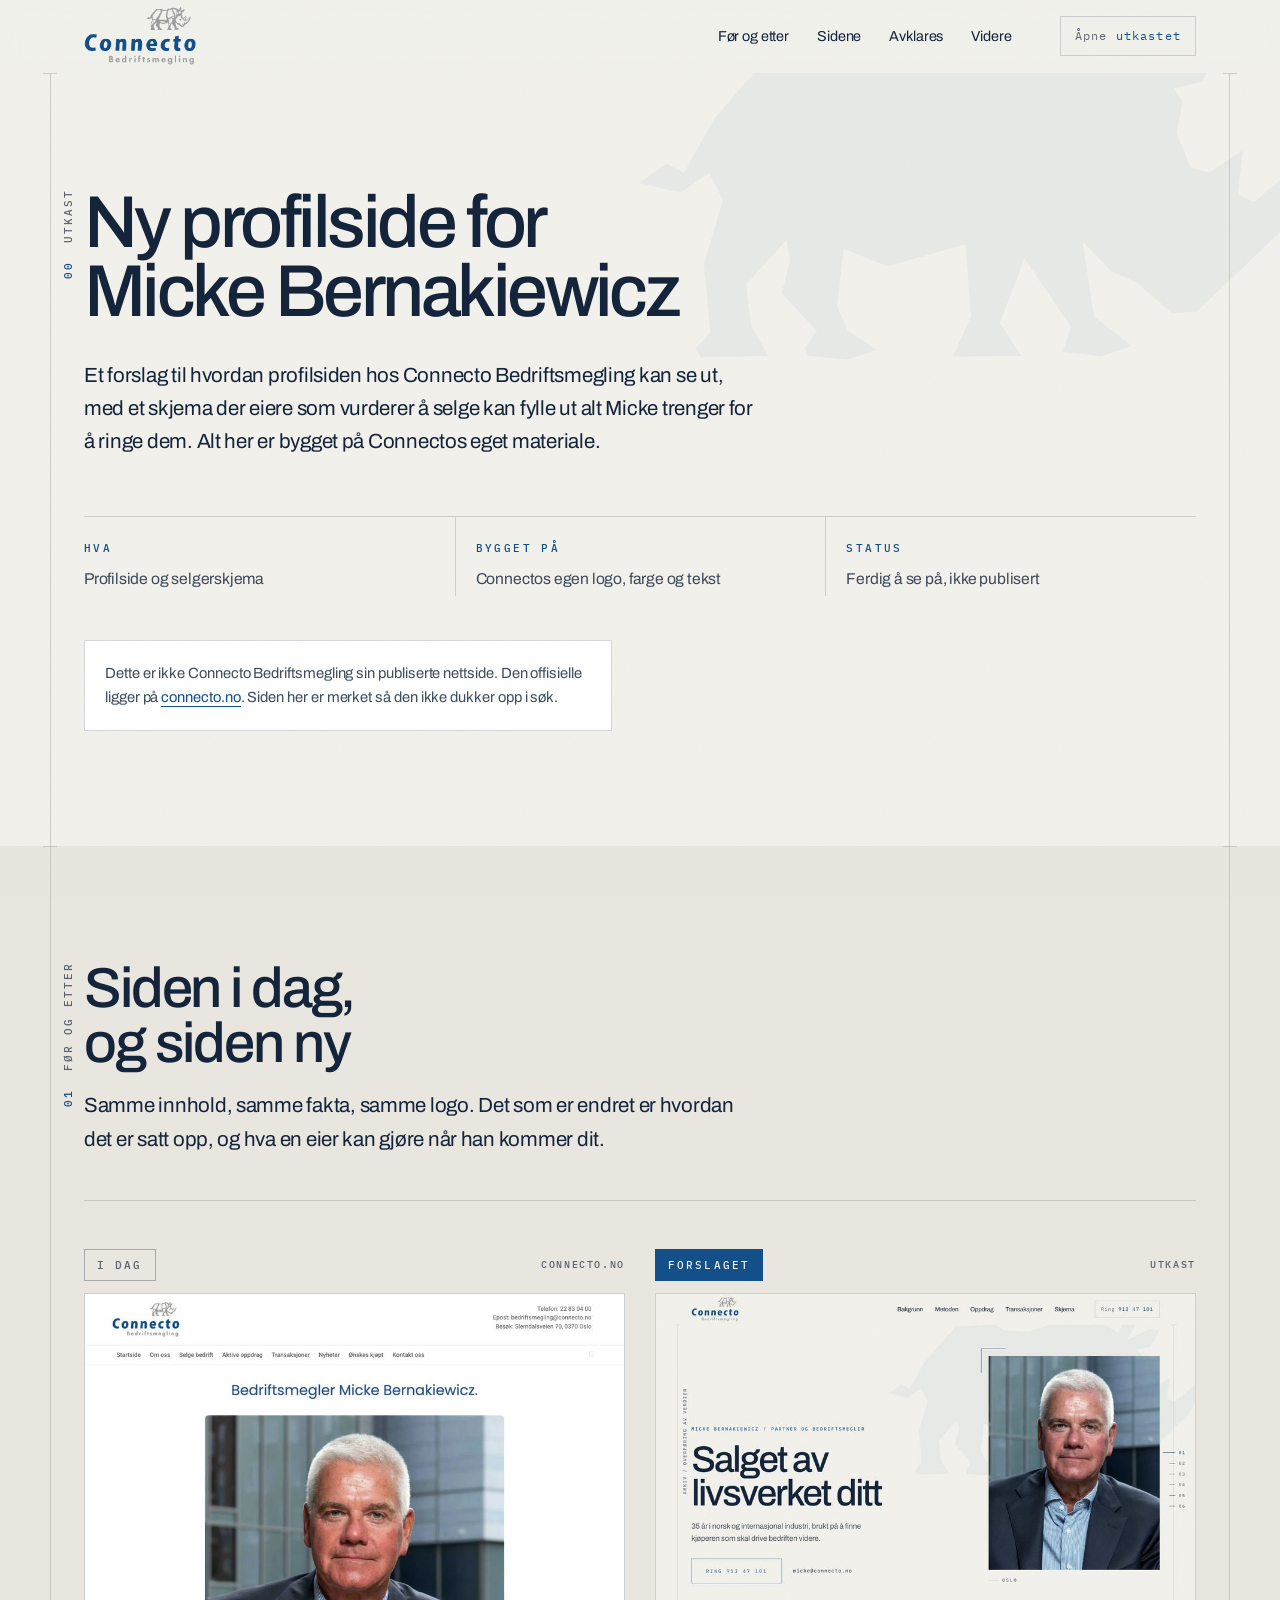
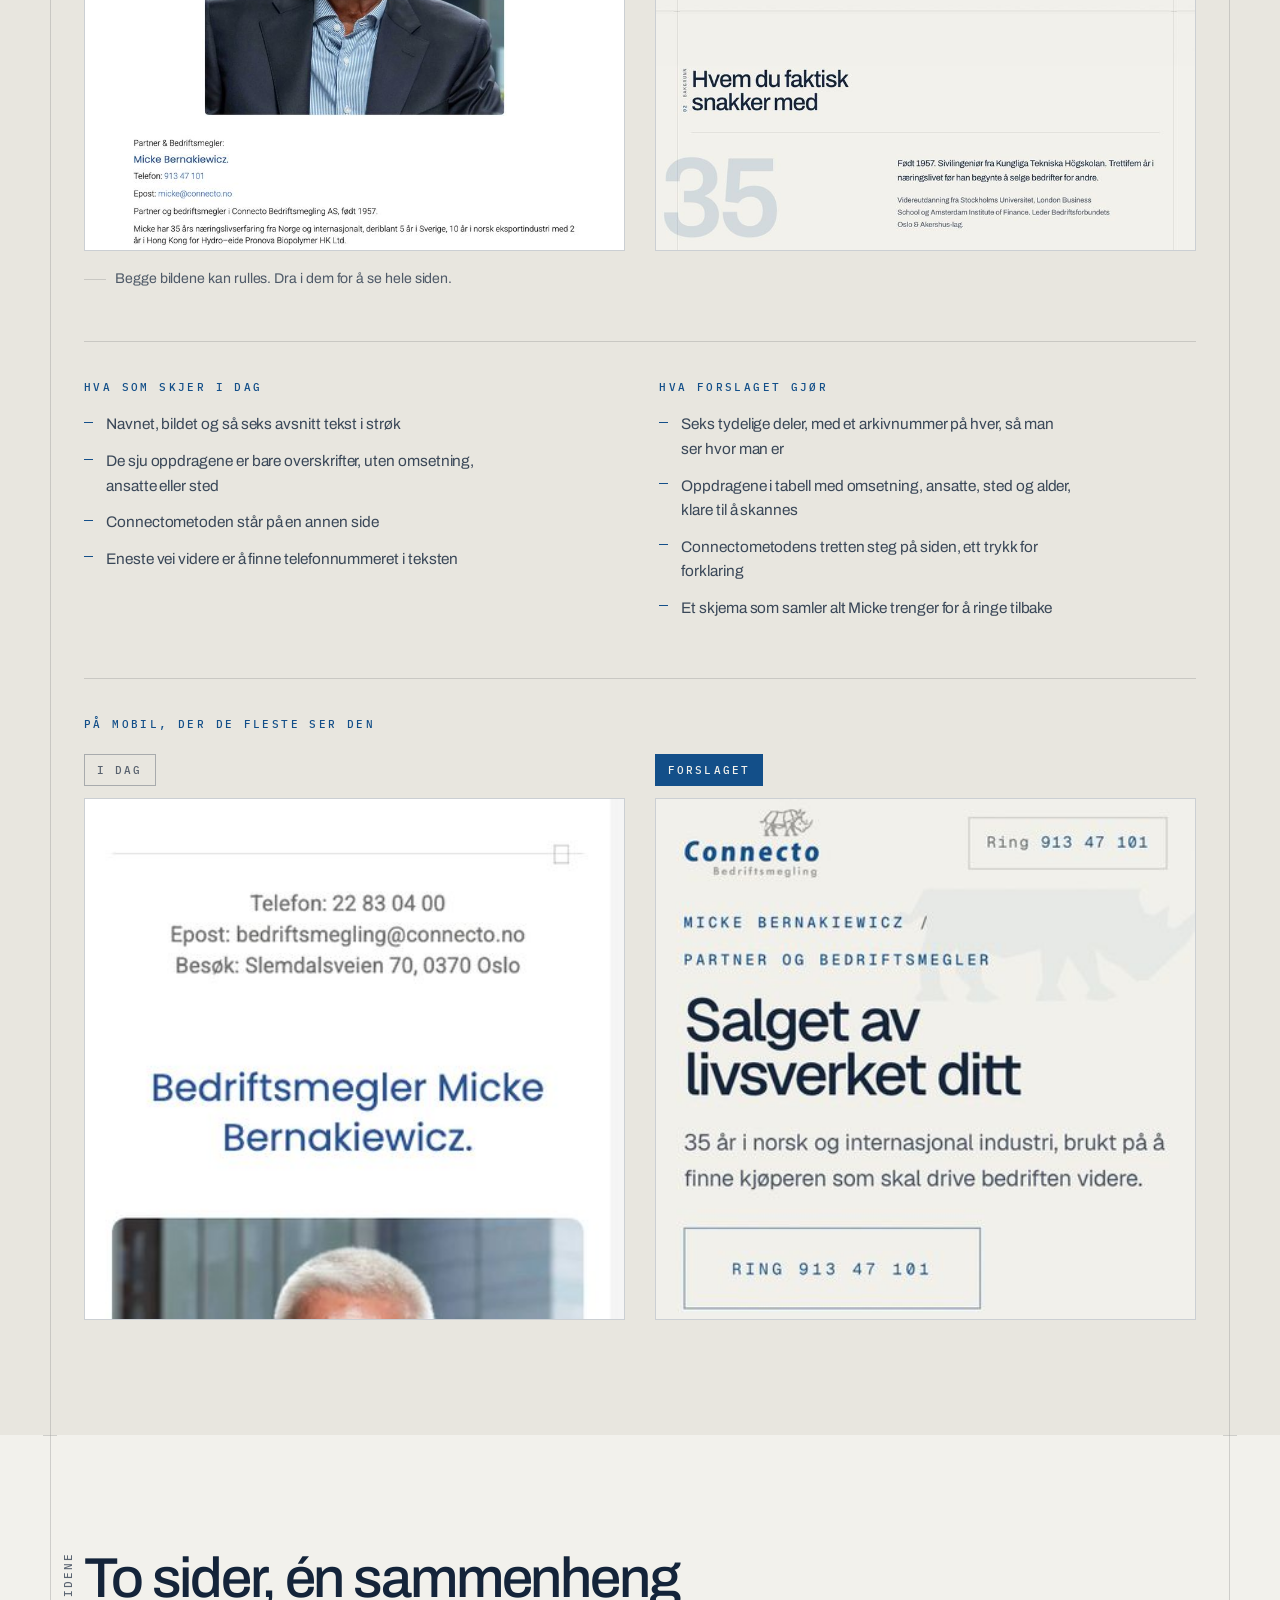
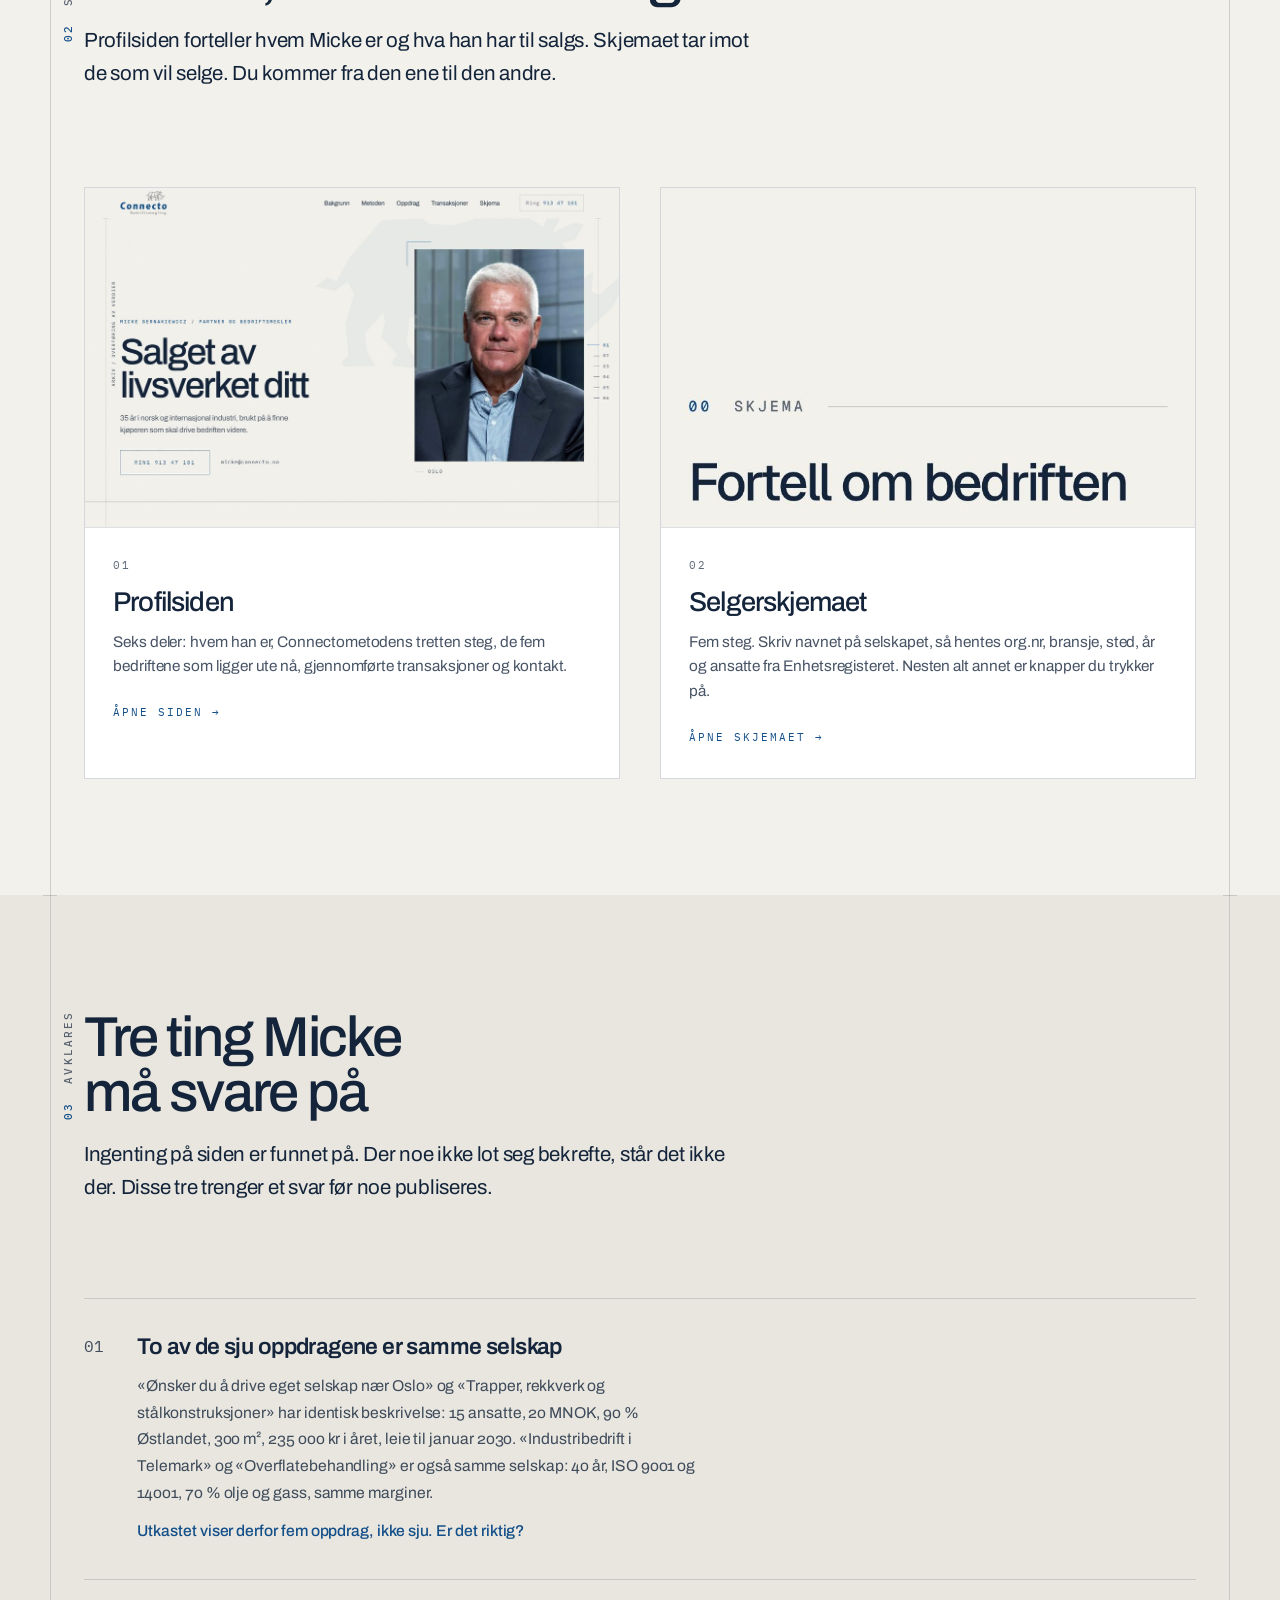
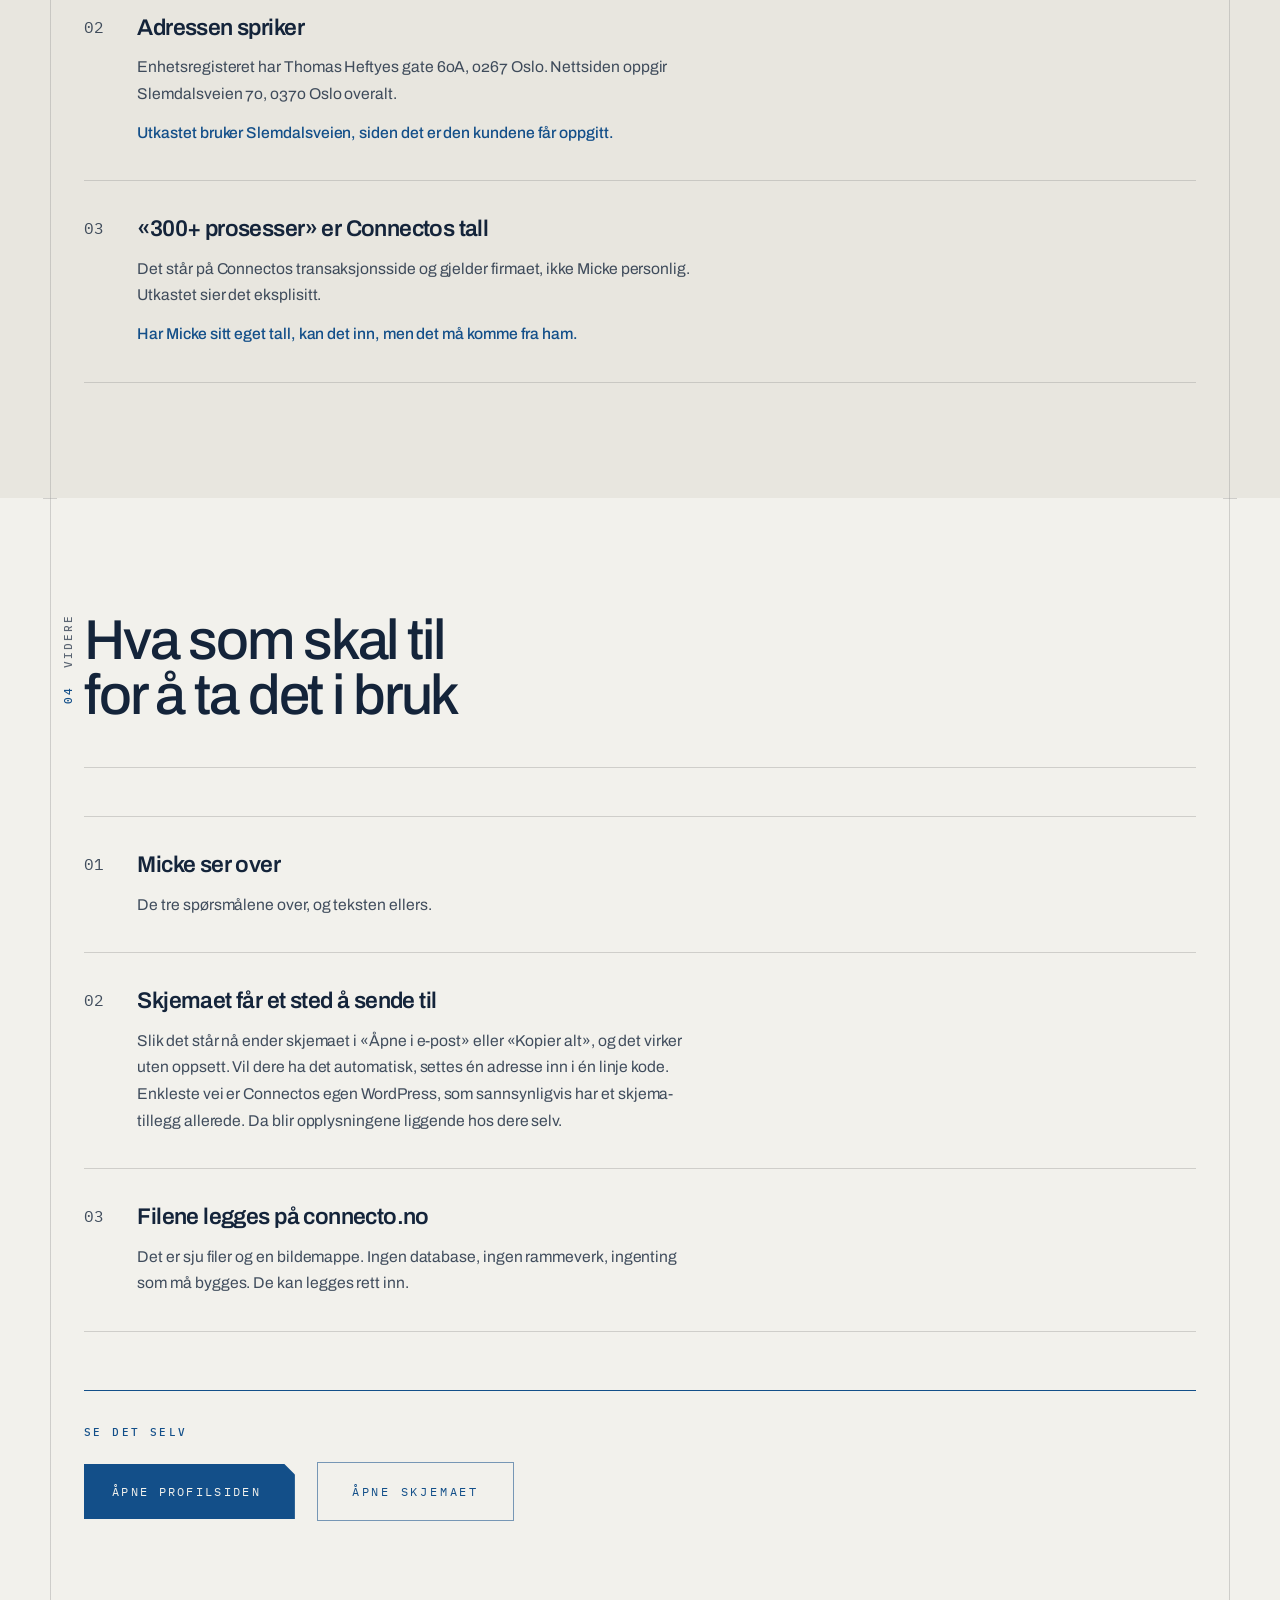
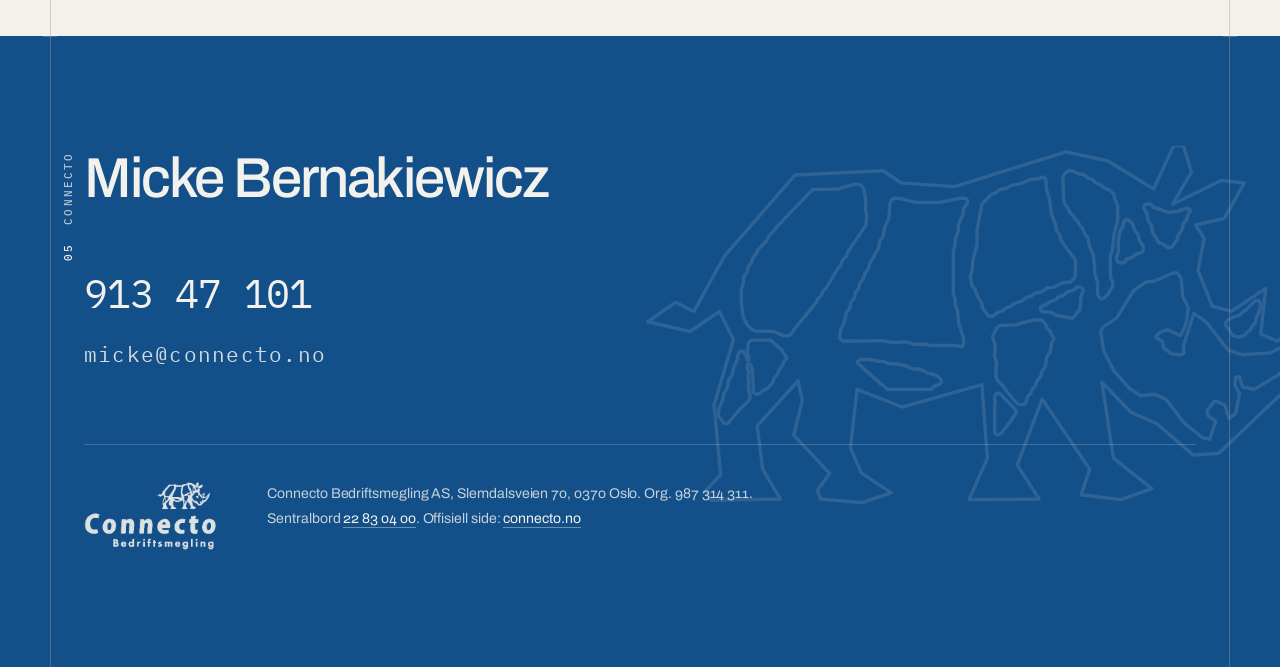
==== commit 83baf0ee: "Oversikten blir demo: for-og-etter mot dagens side, retningene ut" ====
--- a/oversikt.html
+++ b/oversikt.html
@@ -26,8 +26,8 @@
       <img src="assets/logo.png" alt="Connecto Bedriftsmegling" width="180" height="97">
     </span>
     <nav class="nav__links" aria-label="Seksjoner">
+      <a href="#forfor">F&oslash;r og etter</a>
       <a href="#sidene">Sidene</a>
-      <a href="#retninger">Retningene</a>
       <a href="#avklares">Avklares</a>
       <a href="#videre">Videre</a>
     </nav>
@@ -59,10 +59,83 @@
   </div>
 </section>
 
+<!-- for og etter --------------------------------------------------------- -->
+<section class="sec ov-ff band" id="forfor" data-sec="01">
+  <div class="wrap">
+    <p class="secno">01<span>F&oslash;r og etter</span></p>
+    <h2>Siden i dag,<br>og siden ny</h2>
+    <p class="lead lead--tight">Samme innhold, samme fakta, samme logo. Det som er endret er
+      hvordan det er satt opp, og hva en eier kan gj&oslash;re n&aring;r han kommer dit.</p>
+    <hr class="rule">
+
+    <div class="ov-ff__par">
+      <figure class="ov-ff__en">
+        <figcaption class="ov-ff__topp">
+          <span class="ov-ff__merke ov-ff__merke--for">I dag</span>
+          <span class="ov-ff__url">connecto.no</span>
+        </figcaption>
+        <div class="ov-ff__ramme"><img src="materiale/for-desktop.jpg"
+          alt="Dagens profilside hos Connecto, hele siden" loading="lazy" width="900" height="2192"></div>
+      </figure>
+
+      <figure class="ov-ff__en">
+        <figcaption class="ov-ff__topp">
+          <span class="ov-ff__merke ov-ff__merke--etter">Forslaget</span>
+          <span class="ov-ff__url">utkast</span>
+        </figcaption>
+        <div class="ov-ff__ramme"><img src="materiale/etter-desktop.jpg"
+          alt="Forslaget til ny profilside, hele siden" loading="lazy" width="900" height="3945"></div>
+      </figure>
+    </div>
+    <p class="ov-ff__hint">Begge bildene kan rulles. Dra i dem for &aring; se hele siden.</p>
+
+    <div class="ov-ff__punkter">
+      <div>
+        <p class="ov-ff__k">Hva som skjer i dag</p>
+        <ul>
+          <li>Navnet, bildet og s&aring; seks avsnitt tekst i str&oslash;k</li>
+          <li>De sju oppdragene er bare overskrifter, uten omsetning, ansatte eller sted</li>
+          <li>Connectometoden st&aring;r p&aring; en annen side</li>
+          <li>Eneste vei videre er &aring; finne telefonnummeret i teksten</li>
+        </ul>
+      </div>
+      <div>
+        <p class="ov-ff__k">Hva forslaget gj&oslash;r</p>
+        <ul>
+          <li>Seks tydelige deler, med et arkivnummer p&aring; hver, s&aring; man ser hvor man er</li>
+          <li>Oppdragene i tabell med omsetning, ansatte, sted og alder, klare til &aring; skannes</li>
+          <li>Connectometodens tretten steg p&aring; siden, ett trykk for forklaring</li>
+          <li>Et skjema som samler alt Micke trenger for &aring; ringe tilbake</li>
+        </ul>
+      </div>
+    </div>
+
+    <div class="ov-ff__mobil">
+      <p class="ov-ff__k">P&aring; mobil, der de fleste ser den</p>
+      <div class="ov-ff__par ov-ff__par--mobil">
+        <figure class="ov-ff__en">
+          <figcaption class="ov-ff__topp">
+            <span class="ov-ff__merke ov-ff__merke--for">I dag</span>
+          </figcaption>
+          <div class="ov-ff__ramme ov-ff__ramme--mobil"><img src="materiale/for-mobil.jpg"
+            alt="Dagens side p&aring; mobil" loading="lazy" width="420" height="5082"></div>
+        </figure>
+        <figure class="ov-ff__en">
+          <figcaption class="ov-ff__topp">
+            <span class="ov-ff__merke ov-ff__merke--etter">Forslaget</span>
+          </figcaption>
+          <div class="ov-ff__ramme ov-ff__ramme--mobil"><img src="materiale/etter-mobil.jpg"
+            alt="Forslaget p&aring; mobil" loading="lazy" width="420" height="7024"></div>
+        </figure>
+      </div>
+    </div>
+  </div>
+</section>
+
 <!-- de to sidene --------------------------------------------------------- -->
-<section class="sec ov-sider band" id="sidene" data-sec="01">
-  <div class="wrap">
-    <p class="secno">01<span>Sidene</span></p>
+<section class="sec ov-sider" id="sidene" data-sec="02">
+  <div class="wrap">
+    <p class="secno">02<span>Sidene</span></p>
     <h2>To sider, &eacute;n sammenheng</h2>
     <p class="lead lead--tight">Profilsiden forteller hvem Micke er og hva han har til salgs.
       Skjemaet tar imot de som vil selge. Du kommer fra den ene til den andre.</p>
@@ -94,81 +167,6 @@
   </div>
 </section>
 
-<!-- retningene ----------------------------------------------------------- -->
-<section class="sec ov-retninger" id="retninger" data-sec="02">
-  <div class="wrap">
-    <p class="secno">02<span>Retningene</span></p>
-    <h2>Fem retninger,<br>&eacute;n valgt</h2>
-    <p class="lead lead--tight">F&oslash;r noe ble bygget ble fem forskjellige design tegnet opp, med vilje
-      s&aring; ulike som mulig. Hvert ark viser hele siden p&aring; &eacute;n gang. Navn og tall i arkene er
-      oppdiktet, det er formen som er poenget.</p>
-    <hr class="rule">
-
-    <ol class="ov-retn">
-      <li class="ov-retn__en er-valgt">
-        <figure>
-          <img src="materiale/retning-dossier.jpg" alt="Retning 1, Dossier" loading="lazy" width="1500" height="844">
-          <figcaption>
-            <span class="ov-retn__n">01</span>
-            <span class="ov-retn__h">Dossier <b>valgt</b></span>
-            <span class="ov-retn__d">Salget som en konfidensiell mappe. Papir, marinebl&aring;tt blekk,
-              h&aring;rfine linjer og arkivnummer. Sier det en eier vil h&oslash;re: dette er en dokumentert
-              og diskret prosess.</span>
-          </figcaption>
-        </figure>
-      </li>
-      <li class="ov-retn__en">
-        <figure>
-          <img src="materiale/retning-neshorn.jpg" alt="Retning 2, Neshorn" loading="lazy" width="1500" height="844">
-          <figcaption>
-            <span class="ov-retn__n">02</span>
-            <span class="ov-retn__h">Neshorn</span>
-            <span class="ov-retn__d">Helt marinebl&aring;tt felt og enorm typografi. Modigst og mest
-              minneverdig, men leser mer som reklamebyr&aring; enn r&aring;dgiver.</span>
-          </figcaption>
-        </figure>
-      </li>
-      <li class="ov-retn__en">
-        <figure>
-          <img src="materiale/retning-verkstedet.jpg" alt="Retning 3, Verkstedet" loading="lazy" width="1500" height="844">
-          <figcaption>
-            <span class="ov-retn__n">03</span>
-            <span class="ov-retn__h">Verkstedet</span>
-            <span class="ov-retn__d">M&oslash;rk og kinematisk, ekte norsk industri i bl&aring; duotone.
-              Vakkert, men tungt &aring; lese for en 65-&aring;ring p&aring; mobil.</span>
-          </figcaption>
-        </figure>
-      </li>
-      <li class="ov-retn__en">
-        <figure>
-          <img src="materiale/retning-kartet.jpg" alt="Retning 4, Kartet" loading="lazy" width="1500" height="844">
-          <figcaption>
-            <span class="ov-retn__n">04</span>
-            <span class="ov-retn__h">Kartet</span>
-            <span class="ov-retn__d">Sj&oslash;kart. Connectometodens tretten steg som &eacute;n gr&oslash;nn rute
-              tvers over siden. Den mest oversiktlige av de fem.</span>
-          </figcaption>
-        </figure>
-      </li>
-      <li class="ov-retn__en">
-        <figure>
-          <img src="materiale/retning-instrumentet.jpg" alt="Retning 5, Instrumentet" loading="lazy" width="1500" height="844">
-          <figcaption>
-            <span class="ov-retn__n">05</span>
-            <span class="ov-retn__h">Instrumentet</span>
-            <span class="ov-retn__d">Presisjonsverkt&oslash;y. M&aring;leb&aring;nd, skala og tabeller.
-              Ser dyrest ut, men blir kj&oslash;lig n&aring;r temaet er noens livsverk.</span>
-          </figcaption>
-        </figure>
-      </li>
-    </ol>
-
-    <p class="fine">Dossier ble valgt, og s&aring; forfremmet: neshornet i Connecto-logoen er trukket ut
-      og vektorisert, og er n&aring; sidens b&aelig;rende motiv. Marinebl&aring;fargen er samplet rett ut av logofilen,
-      ikke gjettet.</p>
-  </div>
-</section>
-
 <!-- avklares ------------------------------------------------------------- -->
 <section class="sec ov-avklar band" id="avklares" data-sec="03">
   <div class="wrap">
--- a/oversikt.css
+++ b/oversikt.css
@@ -56,26 +56,44 @@
   transition:transform .34s var(--e)}
 .ov-kort__en:hover .ov-kort__a{transform:translateX(6px)}
 
-/* ---- retningene -------------------------------------------------------- */
-.ov-retn{margin-top:clamp(34px,4.2vw,52px);display:grid;gap:clamp(30px,3.6vw,44px)}
-.ov-retn__en figure{margin:0;display:grid;gap:clamp(16px,2.2vw,26px);align-items:start}
-@media(min-width:900px){
-  .ov-retn__en figure{grid-template-columns:minmax(0,1.55fr) minmax(0,1fr);
-    gap:clamp(24px,3vw,40px)}
-}
-.ov-retn__en img{width:100%;height:auto;display:block;
-  border:1px solid rgba(20,36,58,.16);filter:saturate(.96)}
-.ov-retn__en figcaption{display:block}
-.ov-retn__n{display:block;font-family:var(--mono);font-size:.68rem;letter-spacing:.22em;
-  color:var(--label);margin-bottom:10px}
-.ov-retn__h{display:flex;align-items:center;gap:12px;flex-wrap:wrap;
-  font-size:clamp(1.25rem,2vw,1.6rem);font-weight:500;letter-spacing:-.03em;
-  color:var(--ink);margin-bottom:12px}
-.ov-retn__h b{font-family:var(--mono);font-size:.6rem;font-weight:500;letter-spacing:.16em;
-  text-transform:uppercase;color:var(--paper);background:var(--navy);padding:5px 9px}
-.ov-retn__d{display:block;font-size:.96rem;line-height:1.65;color:rgba(20,36,58,.78);
-  max-width:46ch}
-.ov-retn__en.er-valgt img{border-color:var(--navy);border-width:2px}
+/* ---- for og etter ------------------------------------------------------ */
+.ov-ff__par{margin-top:clamp(32px,4vw,48px);display:grid;gap:clamp(20px,2.6vw,30px)}
+@media(min-width:820px){.ov-ff__par{grid-template-columns:1fr 1fr}}
+
+.ov-ff__en{margin:0;display:flex;flex-direction:column;min-width:0}
+.ov-ff__topp{display:flex;align-items:center;justify-content:space-between;gap:12px;
+  margin-bottom:12px}
+.ov-ff__merke{font-family:var(--mono);font-size:.66rem;font-weight:500;letter-spacing:.2em;
+  text-transform:uppercase;padding:7px 12px;border:1px solid}
+.ov-ff__merke--for{color:var(--label);border-color:rgba(20,36,58,.3)}
+.ov-ff__merke--etter{color:var(--paper);background:var(--navy);border-color:var(--navy)}
+.ov-ff__url{font-family:var(--mono);font-size:.64rem;letter-spacing:.16em;
+  text-transform:uppercase;color:var(--label)}
+
+/* rammen holder hele siden, men bare et vindu av den om gangen */
+.ov-ff__ramme{border:1px solid rgba(20,36,58,.22);background:#FFFFFF;
+  height:min(62vh,620px);overflow-y:auto;overscroll-behavior:contain}
+.ov-ff__ramme--mobil{height:min(58vh,560px)}
+.ov-ff__ramme img{width:100%;height:auto;display:block}
+.ov-ff__hint{margin-top:16px;font-size:.88rem;color:rgba(20,36,58,.72);
+  display:flex;align-items:center;gap:9px}
+.ov-ff__hint::before{content:"";width:22px;height:1px;background:var(--rule);flex:0 0 auto}
+
+.ov-ff__punkter{margin-top:clamp(34px,4vw,50px);display:grid;gap:clamp(24px,3vw,40px);
+  border-top:1px solid var(--rule);padding-top:clamp(26px,3vw,36px)}
+@media(min-width:820px){.ov-ff__punkter{grid-template-columns:1fr 1fr}}
+.ov-ff__k{font-family:var(--mono);font-size:.68rem;font-weight:500;letter-spacing:.22em;
+  text-transform:uppercase;color:var(--navy);margin-bottom:16px}
+.ov-ff__punkter ul{display:grid;gap:12px}
+.ov-ff__punkter li{position:relative;padding-left:22px;font-size:.96rem;line-height:1.6;
+  color:rgba(20,36,58,.82);max-width:46ch}
+.ov-ff__punkter li::before{content:"";position:absolute;left:0;top:.62em;
+  width:9px;height:1px;background:var(--navy)}
+
+.ov-ff__mobil{margin-top:clamp(38px,4.6vw,58px);border-top:1px solid var(--rule);
+  padding-top:clamp(26px,3vw,36px)}
+.ov-ff__par--mobil{margin-top:20px}
+@media(min-width:520px){.ov-ff__par--mobil{grid-template-columns:1fr 1fr}}
 
 /* ---- nummererte lister (avklares, videre) ------------------------------ */
 .ov-sp,.ov-steg{margin-top:clamp(32px,4vw,48px);display:grid;gap:0;
